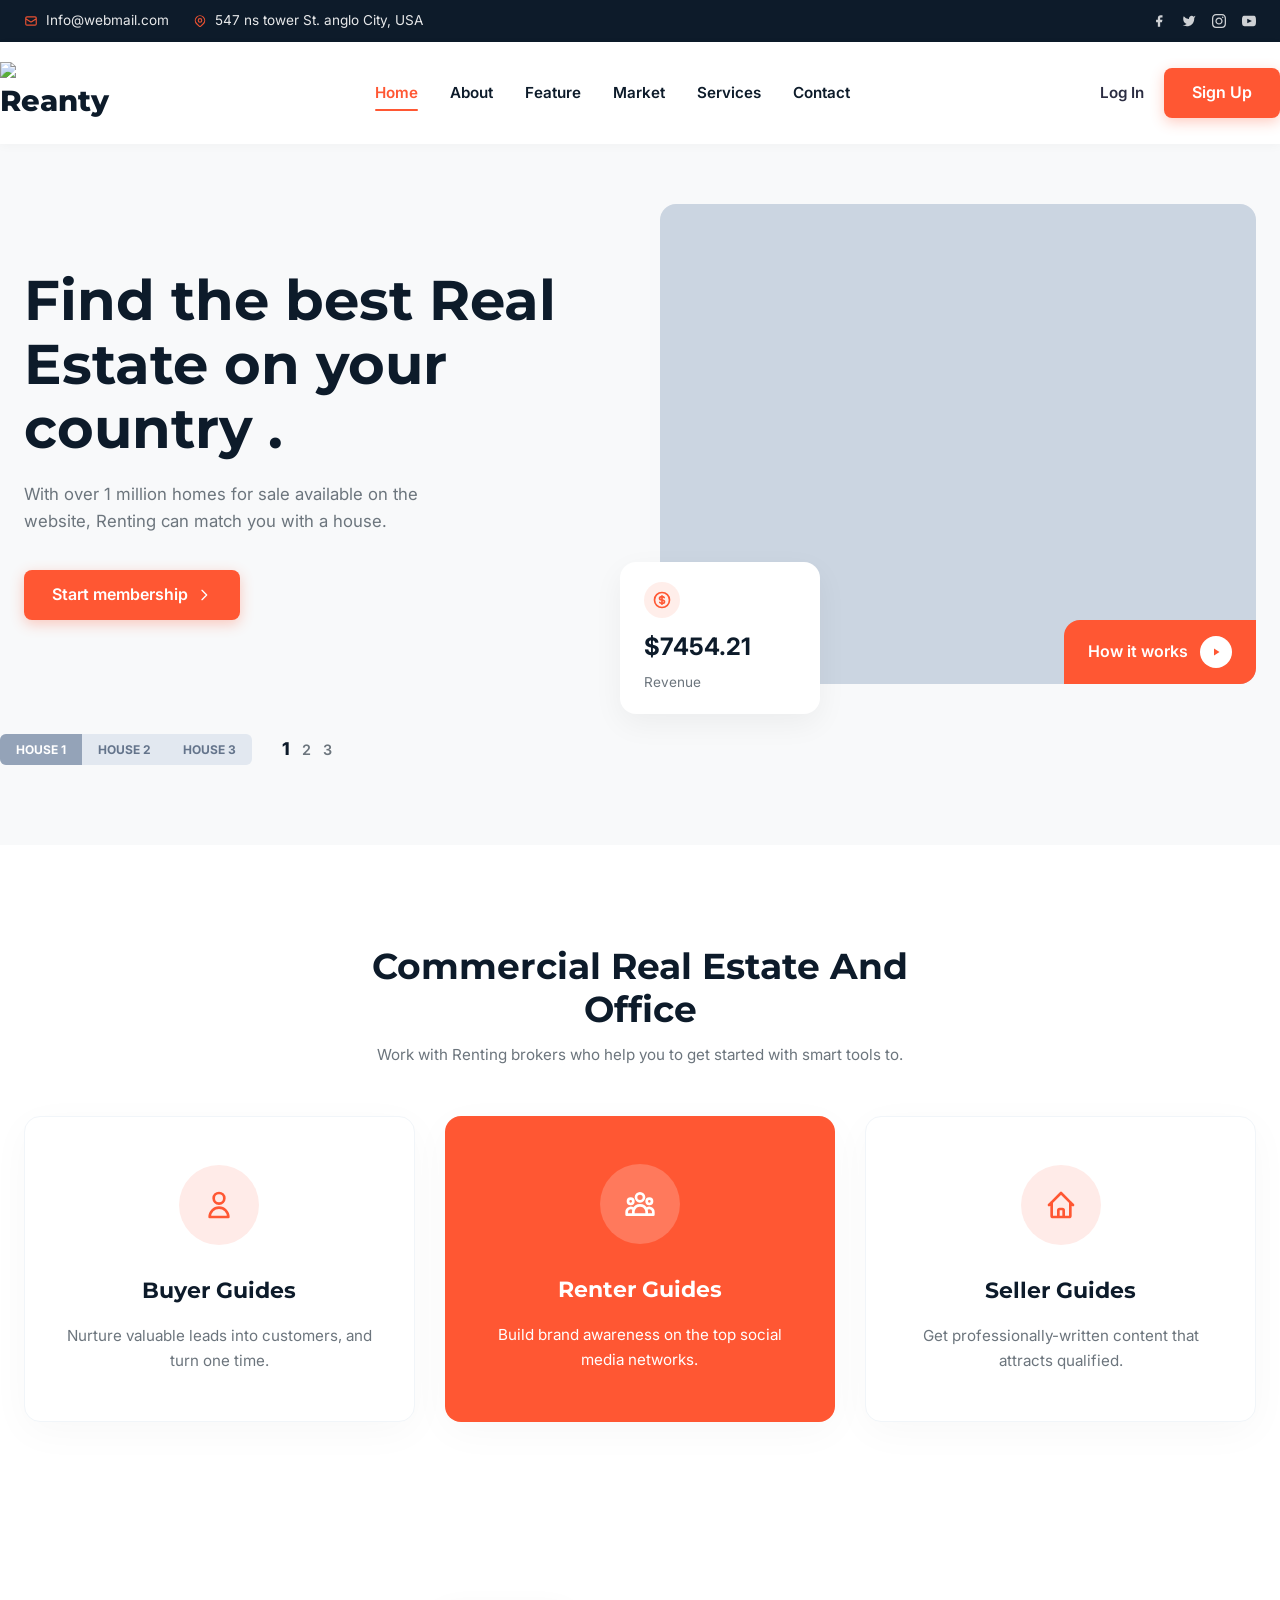
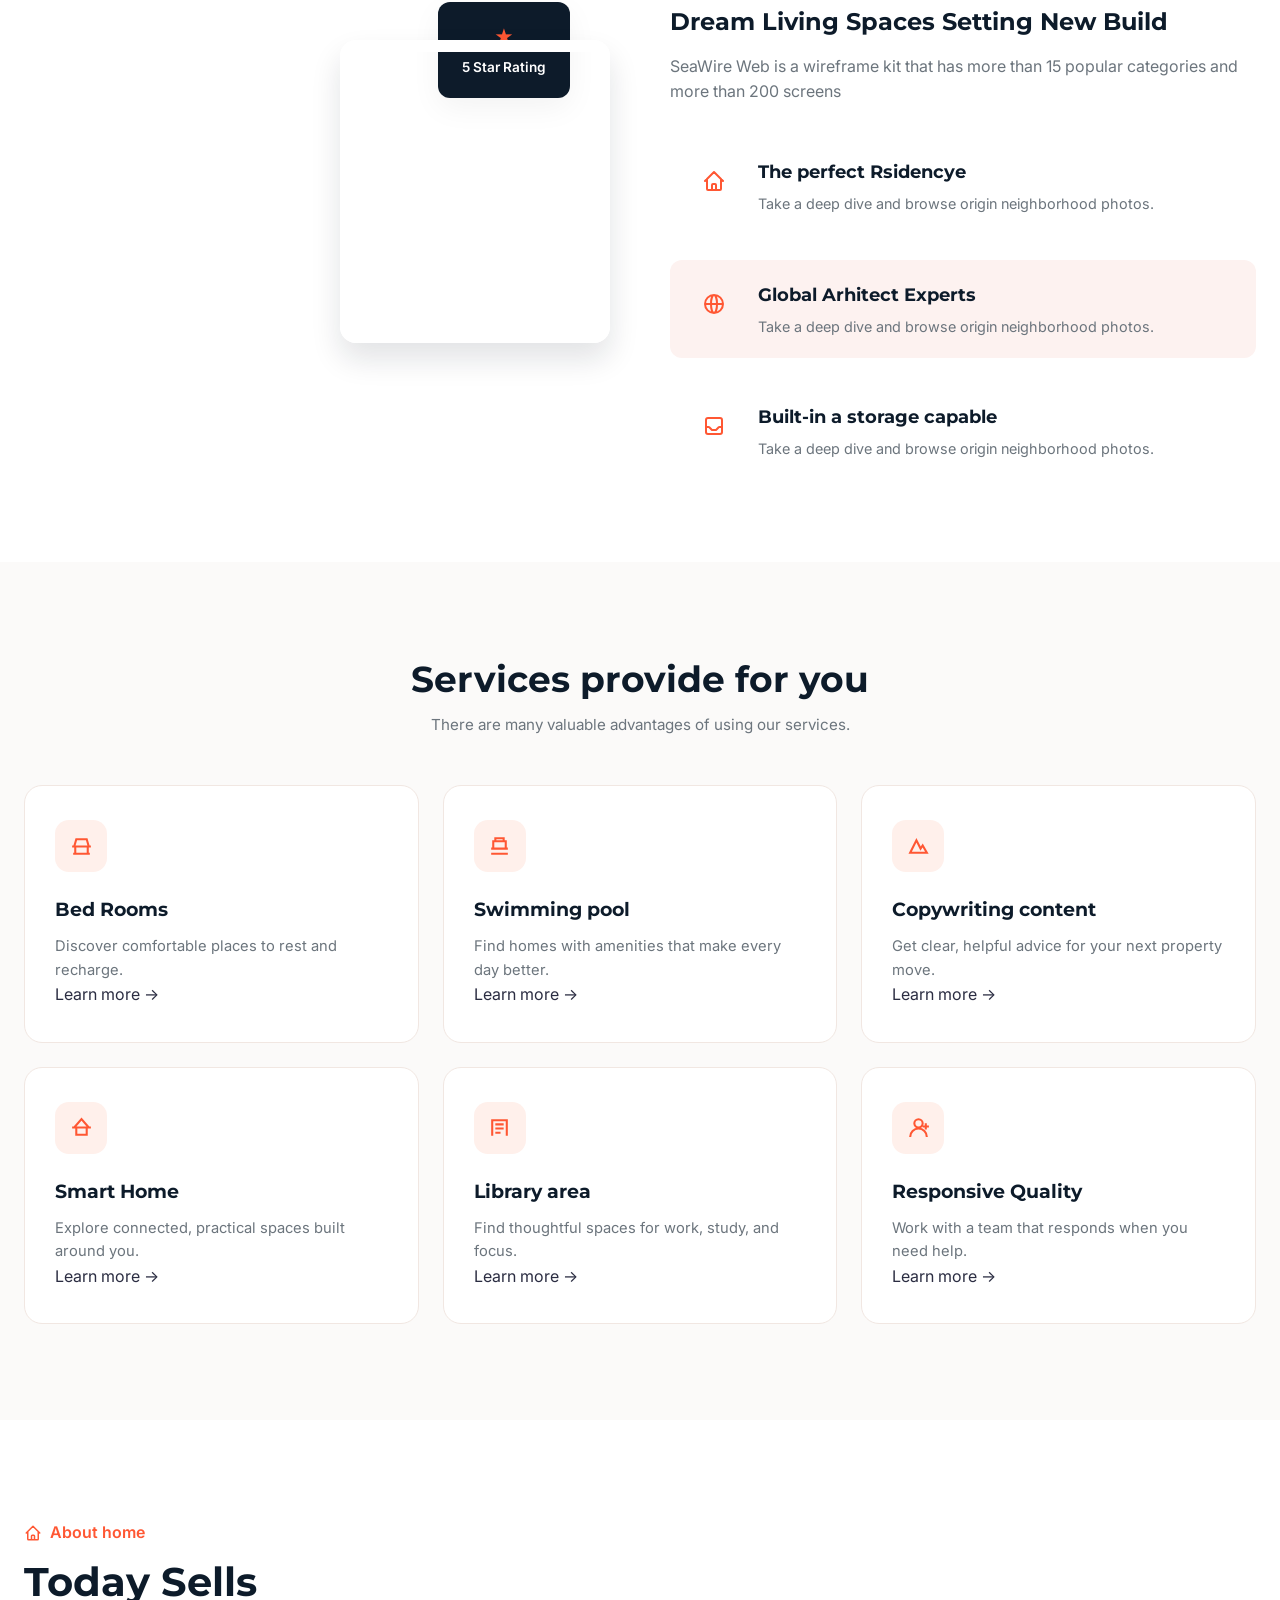
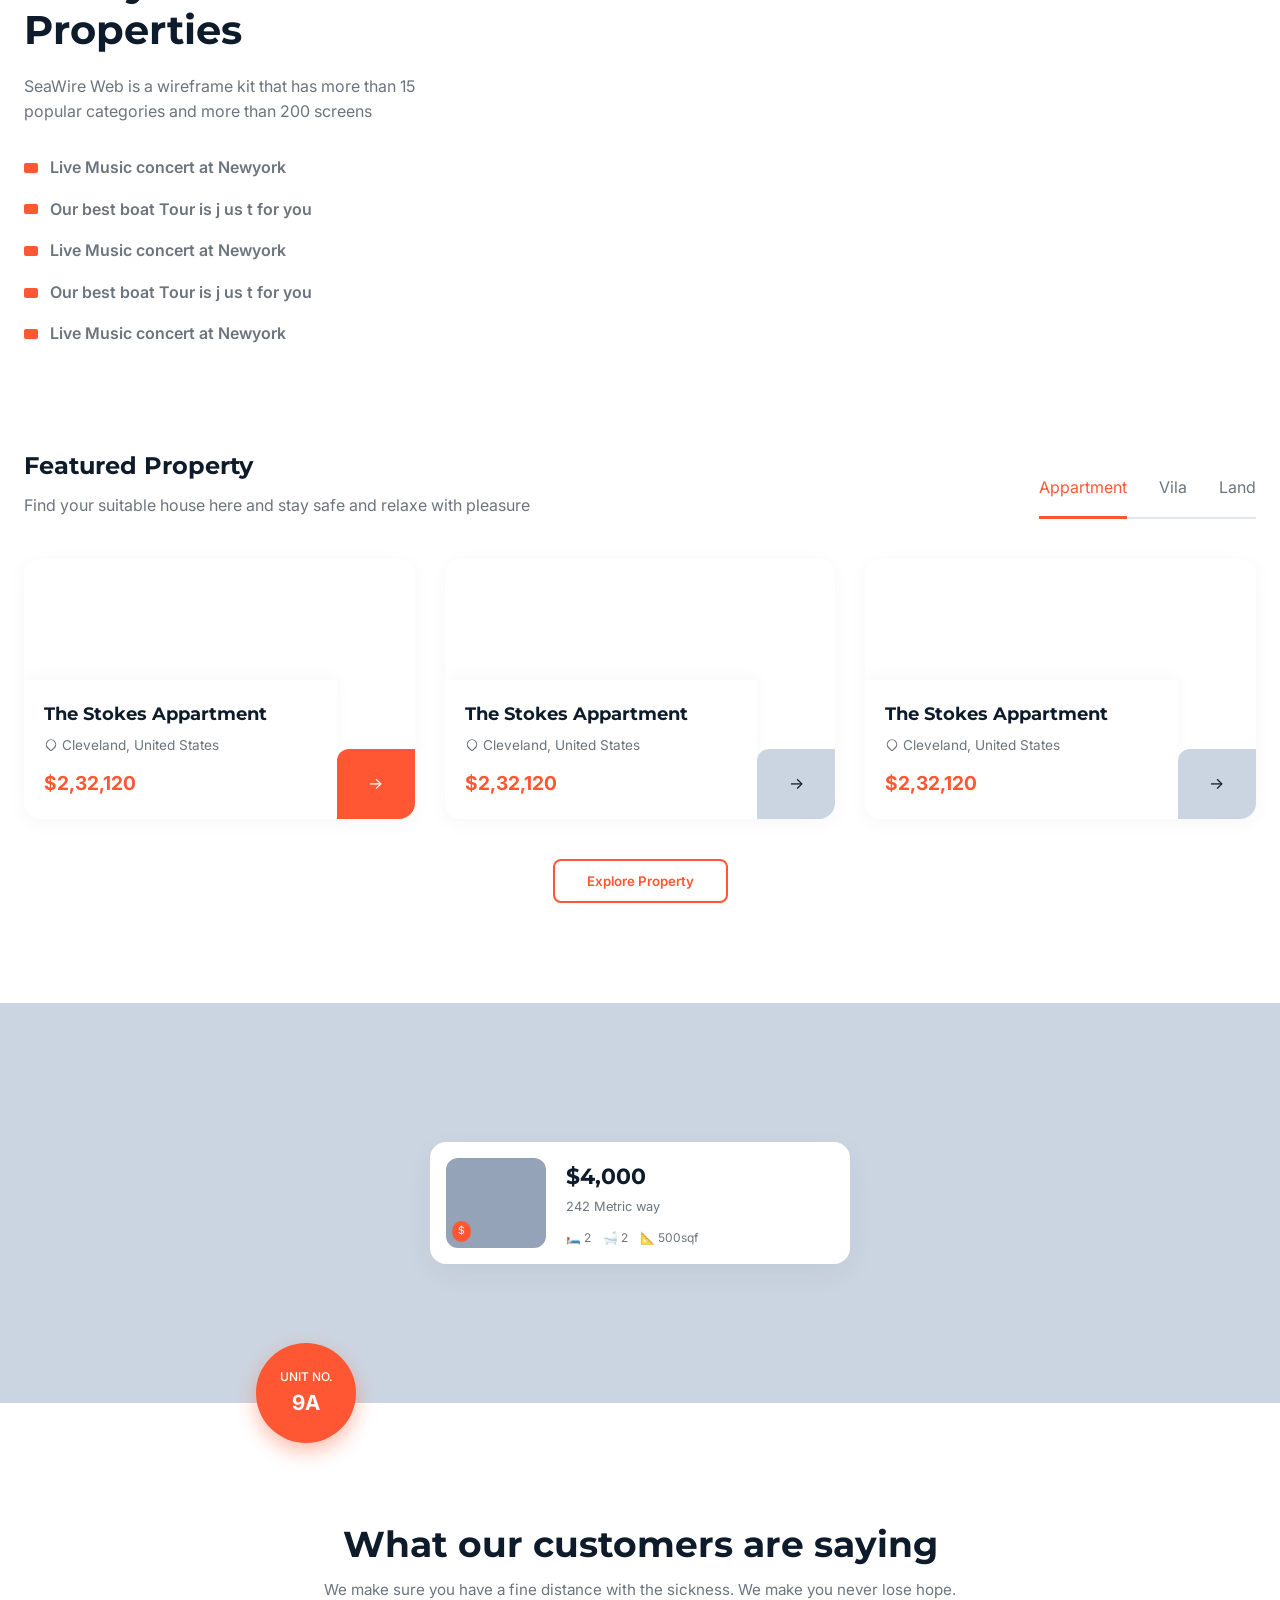
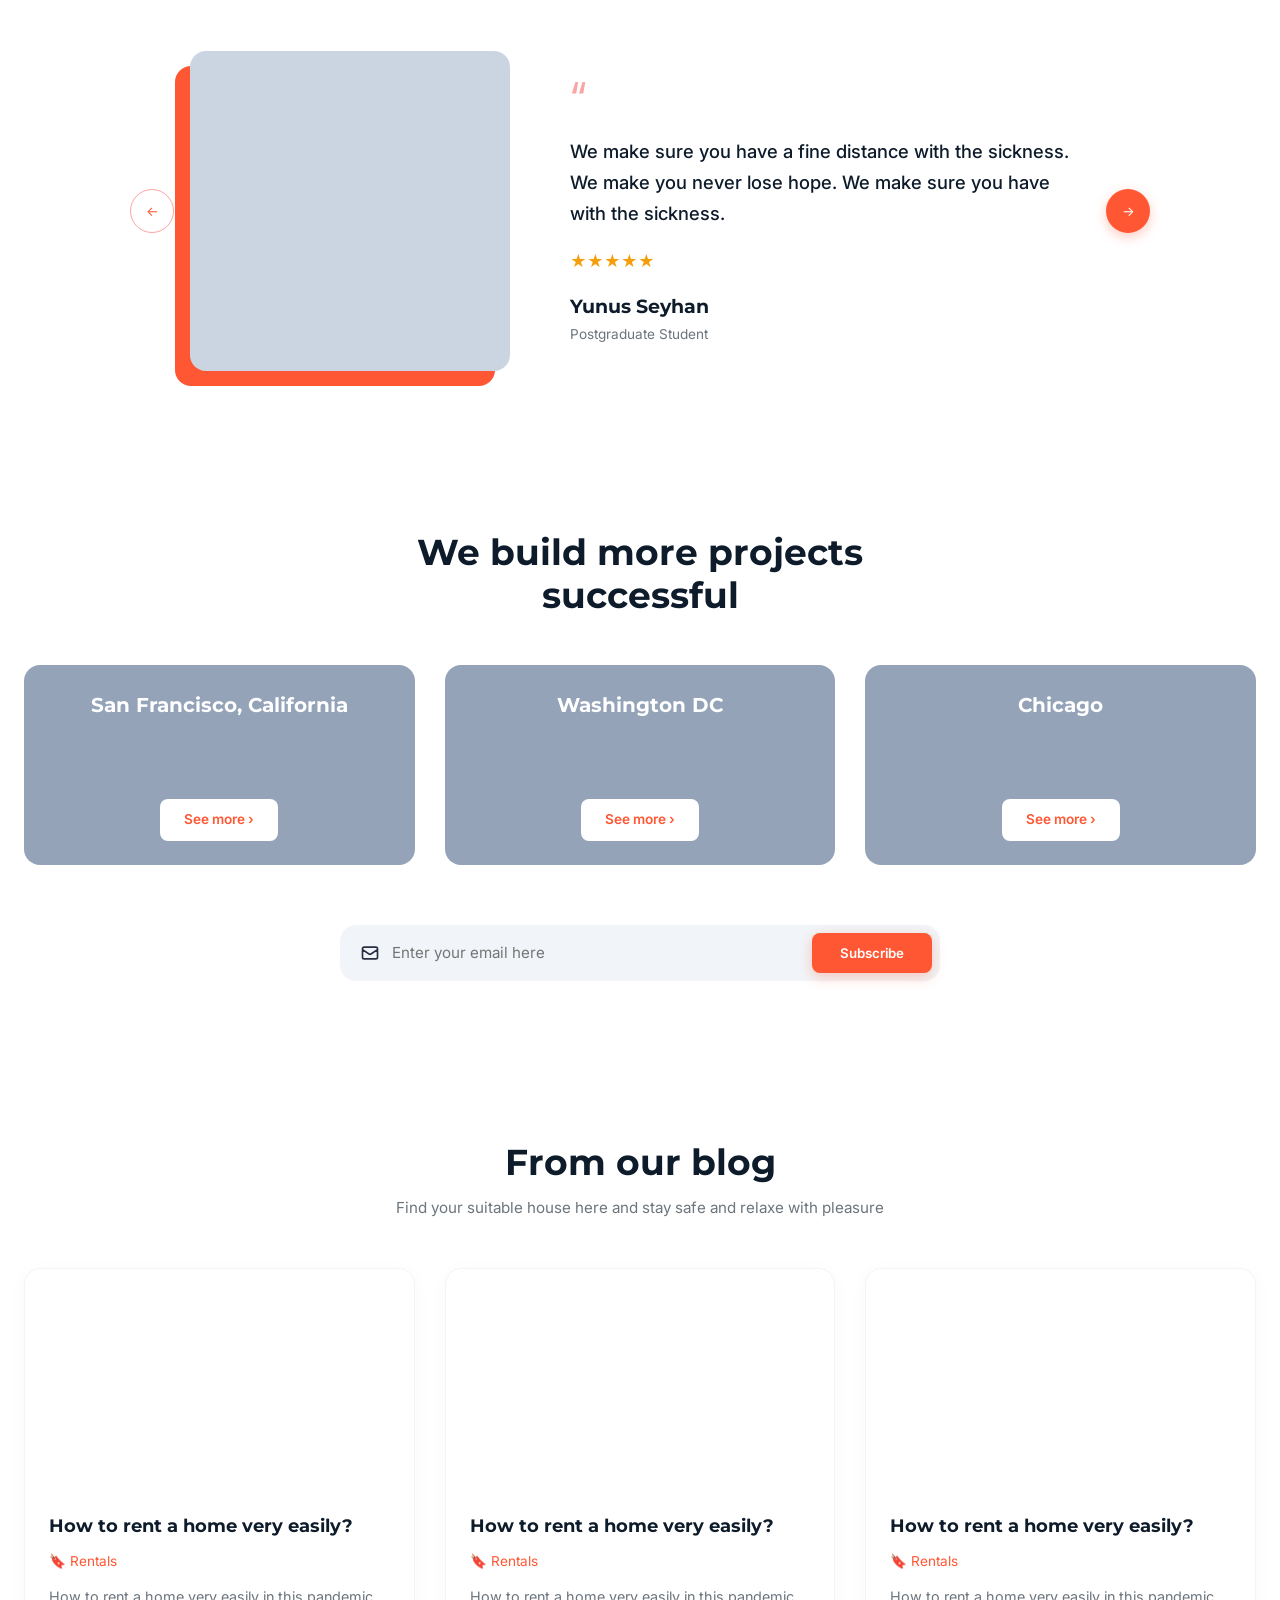
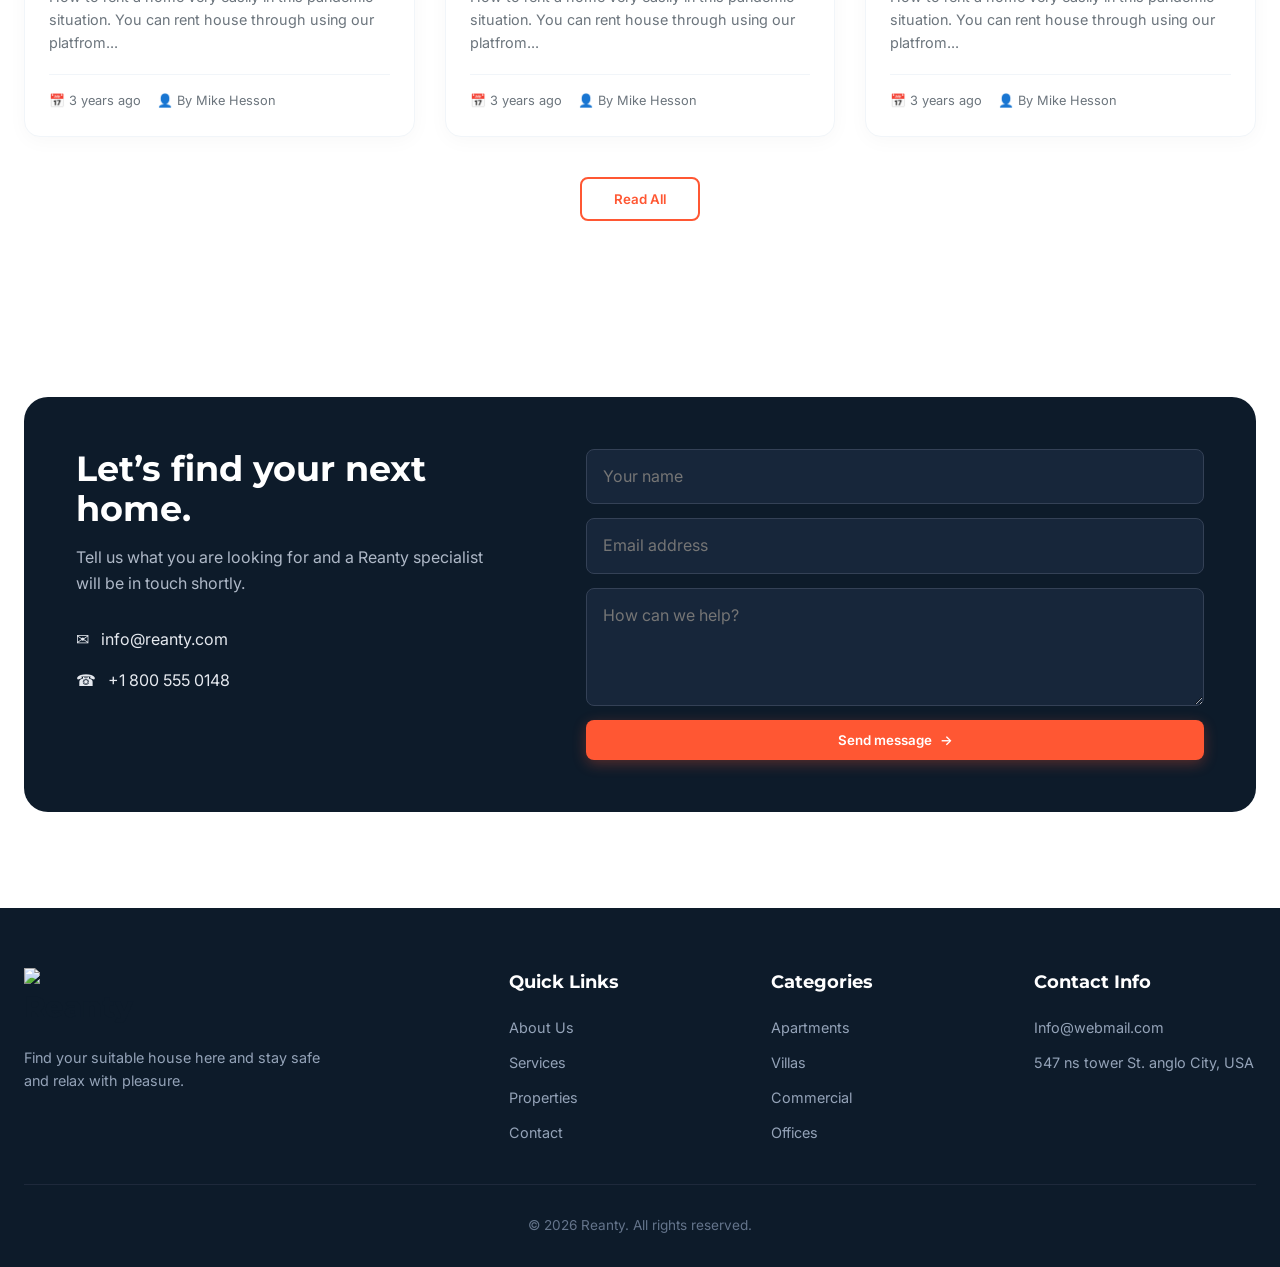
==== index.html @ a753a4b4 "feat: Build Reanty landing page with modular CSS - Add a complete real-estate landing page implement" ====
<!DOCTYPE html>
<html lang="en">
<head>
    <meta charset="UTF-8">
    <meta name="viewport" content="width=device-width, initial-scale=1.0">
    <title>Reanty - Find the Best Real Estate</title>
    <!-- Google Fonts: Montserrat & Inter -->
    <link rel="preconnect" href="https://fonts.googleapis.com">
    <link rel="preconnect" href="https://fonts.gstatic.com" crossorigin>
    <link href="https://fonts.googleapis.com/css2?family=Montserrat:wght@400;500;600;700;800&family=Inter:wght@300;400;500;600&display=swap" rel="stylesheet">
    <link rel="stylesheet" href="css/style.css">
</head>
<body>

    <aside class="top-bar site-topbar" aria-label="Contact information">
        <div class="container site-topbar__container">
            <div class="top-info site-topbar__info">
                <div class="top-info-item site-topbar__item">
                    <svg width="14" height="14" fill="none" stroke="currentColor" viewBox="0 0 24 24"><path stroke-linecap="round" stroke-linejoin="round" stroke-width="2" d="M3 8l7.89 5.26a2 2 0 002.22 0L21 8M5 19h14a2 2 0 002-2V7a2 2 0 00-2-2H5a2 2 0 00-2 2v10a2 2 0 002 2z"/></svg>
                    Info@webmail.com
                </div>
                <div class="top-info-item site-topbar__item">
                    <svg width="14" height="14" fill="none" stroke="currentColor" viewBox="0 0 24 24"><path stroke-linecap="round" stroke-linejoin="round" stroke-width="2" d="M17.657 16.657L13.414 20.9a1.998 1.998 0 01-2.827 0l-4.244-4.243a8 8 0 1111.314 0z"/><path stroke-linecap="round" stroke-linejoin="round" stroke-width="2" d="M15 11a3 3 0 11-6 0 3 3 0 016 0z"/></svg>
                    547 ns tower St. anglo City, USA
                </div>
            </div>
            <div class="top-socials site-topbar__socials" aria-label="Social media links">
                <a href="#"><svg width="14" height="14" fill="currentColor" viewBox="0 0 24 24"><path d="M18 2h-3a5 5 0 00-5 5v3H7v4h3v8h4v-8h3l1-4h-4V7a1 1 0 011-1h3z"/></svg></a>
                <a href="#"><svg width="14" height="14" fill="currentColor" viewBox="0 0 24 24"><path d="M23 3a10.9 10.9 0 01-3.14 1.53 4.48 4.48 0 00-7.86 3v1A10.66 10.66 0 013 4s-4 9 5 13a11.64 11.64 0 01-7 2c9 5 20 0 20-11.5a4.5 4.5 0 00-.08-.83A7.72 7.72 0 0023 3z"/></svg></a>
                <a href="#"><svg width="14" height="14" fill="currentColor" viewBox="0 0 24 24"><path d="M12 2.163c3.204 0 3.584.012 4.85.07 3.252.148 4.771 1.691 4.919 4.919.058 1.265.069 1.645.069 4.849 0 3.205-.012 3.584-.069 4.849-.149 3.225-1.664 4.771-4.919 4.919-1.266.058-1.644.07-4.85.07-3.204 0-3.584-.012-4.849-.07-3.26-.149-4.771-1.699-4.919-4.92-.058-1.265-.07-1.644-.07-4.849 0-3.204.013-3.583.07-4.849.149-3.227 1.664-4.771 4.919-4.919 1.266-.057 1.645-.069 4.849-.069zm0-2.163c-3.259 0-3.667.014-4.947.072-4.358.2-6.78 2.618-6.98 6.98-.059 1.281-.073 1.689-.073 4.948 0 3.259.014 3.668.072 4.948.2 4.358 2.618 6.78 6.98 6.98 1.281.058 1.689.072 4.948.072 3.259 0 3.668-.014 4.948-.072 4.354-.2 6.782-2.618 6.979-6.98.059-1.28.073-1.689.073-4.948 0-3.259-.014-3.667-.072-4.947-.196-4.354-2.617-6.78-6.979-6.98-1.281-.059-1.69-.073-4.949-.073zm0 5.838c-3.403 0-6.162 2.759-6.162 6.162s2.759 6.163 6.162 6.163 6.162-2.759 6.162-6.163c0-3.403-2.759-6.162-6.162-6.162zm0 10.162c-2.209 0-4-1.79-4-4 0-2.209 1.791-4 4-4s4 1.791 4 4c0 2.21-1.791 4-4 4zm6.406-11.845c-.796 0-1.441.645-1.441 1.44s.645 1.44 1.441 1.44c.795 0 1.439-.645 1.439-1.44s-.644-1.44-1.439-1.44z"/></svg></a>
                <a href="#"><svg width="14" height="14" fill="currentColor" viewBox="0 0 24 24"><path d="M19.615 3.184c-3.604-.246-11.631-.245-15.23 0-3.897.266-4.356 2.62-4.385 8.816.029 6.185.484 8.549 4.385 8.816 3.6.245 11.626.246 15.23 0 3.897-.266 4.356-2.62 4.385-8.816-.029-6.185-.484-8.549-4.385-8.816zm-10.615 12.816v-8l8 3.993-8 4.007z"/></svg></a>
            </div>
        </div>
    </aside>

    <header class="site-header">
        <div class="container navbar site-header__inner">
            <a href="#" class="logo site-header__logo" aria-label="Reanty home">
                <img src="assets/images/reanty-logo.png" alt="Reanty">
            </a>
            <nav class="nav-links site-header__navigation" aria-label="Primary navigation">
                <a href="#" class="active">Home</a>
                <a href="#">About</a>
                <a href="#">Feature</a>
                <a href="#">Market</a>
                <a href="#">Services</a>
                <a href="#">Contact</a>
            </nav>
            <div class="nav-actions site-header__actions">
                <a href="#" class="btn-login">Log In</a>
                <a href="#" class="btn-primary">Sign Up</a>
            </div>
            <button class="mobile-toggle site-header__toggle" type="button" aria-label="Open navigation">
                <svg width="24" height="24" fill="none" stroke="currentColor" viewBox="0 0 24 24"><path stroke-linecap="round" stroke-linejoin="round" stroke-width="2" d="M4 6h16M4 12h16M4 18h16"/></svg>
            </button>
        </div>
    </header>

    <main>
    <section class="hero hero-section" aria-labelledby="hero-title">
        <div class="container">
            <div class="hero-grid hero-section__layout">
                <div class="hero-content hero-section__content">
                    <h1 id="hero-title">Find the best Real Estate on your country .</h1>
                    <p>With over 1 million homes for sale available on the website, Renting can match you with a house.</p>
                    <a href="#" class="btn-primary">
                        Start membership
                        <svg width="16" height="16" fill="none" stroke="currentColor" viewBox="0 0 24 24"><path stroke-linecap="round" stroke-linejoin="round" stroke-width="2" d="M9 5l7 7-7 7"/></svg>
                    </a>
                </div>
                <img class="hero-curve-arrow" src="assets/images/hero-curve-arrow.png" alt="" aria-hidden="true">
                <div class="hero-visual hero-section__visual" aria-label="Featured property preview">
                    <div class="hero-img-placeholder">
                    </div>

                    <!-- Revenue Floating Card -->
                    <aside class="revenue-card hero-section__revenue" aria-label="Revenue">
                        <div class="revenue-icon">
                            <svg width="20" height="20" fill="none" stroke="currentColor" viewBox="0 0 24 24"><path stroke-linecap="round" stroke-linejoin="round" stroke-width="2" d="M12 8c-1.657 0-3 .895-3 2s1.343 2 3 2 3 .895 3 2-1.343 2-3 2m0-8c1.11 0 2.08.402 2.599 1M12 8V7m0 1v8m0 0v1m0-1c-1.11 0-2.08-.402-2.599-1M21 12a9 9 0 11-18 0 9 9 0 0118 0z"/></svg>
                        </div>
                        <div class="revenue-amount">$7454.21</div>
                        <div class="revenue-label">Revenue</div>
                    </aside>

                    <a href="#contact" class="how-it-works-btn hero-section__video">
                        <span>How it works</span>
                        <div class="play-btn">
                            <svg width="12" height="12" fill="currentColor" viewBox="0 0 24 24"><path d="M8 5v14l11-7z"/></svg>
                        </div>
                    </a>
                    </div>
                </div>
            </div>

            <!-- Hero Slider Controls -->
            <div class="hero-slider-nav hero-section__controls" aria-label="Featured house selector">
                <div class="house-tabs">
                    <button class="house-tab active" role="tab" aria-selected="true" data-slide="0">HOUSE 1</button>
                    <button class="house-tab" role="tab" aria-selected="false" data-slide="1">HOUSE 2</button>
                    <button class="house-tab" role="tab" aria-selected="false" data-slide="2">HOUSE 3</button>
                </div>
                <div class="pagination">
                    <span class="active">1</span>
                    <span>2</span>
                    <span>3</span>
                </div>
            </div>
        </div>
    </section>

    <section class="guides-section guides" aria-labelledby="guides-title">
        <div class="container">
            <div class="section-title">
                <h2 id="guides-title">Commercial Real Estate And Office</h2>
                <p>Work with Renting brokers who help you to get started with smart tools to.</p>
            </div>
            <div class="guides-grid guides__list">
                <article class="guide-card guides__card">
                    <div class="guide-icon-box">
                        <svg width="32" height="32" fill="none" stroke="currentColor" viewBox="0 0 24 24"><path stroke-linecap="round" stroke-linejoin="round" stroke-width="2" d="M16 7a4 4 0 11-8 0 4 4 0 018 0zM12 14a7 7 0 00-7 7h14a7 7 0 00-7-7z"/></svg>
                    </div>
                    <h3>Buyer Guides</h3>
                    <p>Nurture valuable leads into customers, and turn one time.</p>
                </article>
                <article class="guide-card highlighted guides__card guides__card--highlighted">
                    <div class="guide-icon-box">
                        <svg width="32" height="32" fill="none" stroke="currentColor" viewBox="0 0 24 24"><path stroke-linecap="round" stroke-linejoin="round" stroke-width="2" d="M17 20h5v-2a3 3 0 00-5.356-1.857M17 20H7m10 0v-2c0-.656-.126-1.283-.356-1.857M7 20H2v-2a3 3 0 015.356-1.857M7 20v-2c0-.656.126-1.283.356-1.857m0 0a5.002 5.002 0 019.288 0M15 7a3 3 0 11-6 0 3 3 0 016 0zm6 3a2 2 0 11-4 0 2 2 0 014 0zM7 10a2 2 0 11-4 0 2 2 0 014 0z"/></svg>
                    </div>
                    <h3>Renter Guides</h3>
                    <p>Build brand awareness on the top social media networks.</p>
                </article>
                <article class="guide-card guides__card">
                    <div class="guide-icon-box">
                        <svg width="32" height="32" fill="none" stroke="currentColor" viewBox="0 0 24 24"><path stroke-linecap="round" stroke-linejoin="round" stroke-width="2" d="M3 12l2-2m0 0l7-7 7 7M5 10v10a1 1 0 001 1h3m10-11l2 2m-2-2v10a1 1 0 01-1 1h-3m-6 0a1 1 0 001-1v-4a1 1 0 011-1h2a1 1 0 011 1v4a1 1 0 001 1m-6 0h6"/></svg>
                    </div>
                    <h3>Seller Guides</h3>
                    <p>Get professionally-written content that attracts qualified.</p>
                </article>
            </div>
        </div>
    </section>

    <section class="dream-spaces dream-section" aria-labelledby="dream-title">
        <div class="container">
            <div class="dream-grid dream-section__layout">
                <div class="dream-images dream-section__media">
                    <div class="dream-img-main"></div>
                    <div class="rating-badge">
                        <div class="rating-stars">★</div>
                        <div class="rating-text">5 Star Rating</div>
                    </div>
                </div>
                <div class="dream-content dream-section__content">
                    <h2 id="dream-title">Dream Living Spaces Setting New Build</h2>
                    <p style="color: var(--text-muted); margin-top: 12px;">SeaWire Web is a wireframe kit that has more than 15 popular categories and more than 200 screens</p>
                    
                    <div class="dream-features dream-section__features">
                        <article class="feature-item dream-section__feature">
                            <div class="feature-icon">
                                <svg width="24" height="24" fill="none" stroke="currentColor" viewBox="0 0 24 24"><path stroke-linecap="round" stroke-linejoin="round" stroke-width="2" d="M3 12l2-2m0 0l7-7 7 7M5 10v10a1 1 0 001 1h3m10-11l2 2m-2-2v10a1 1 0 01-1 1h-3m-6 0a1 1 0 001-1v-4a1 1 0 011-1h2a1 1 0 011 1v4a1 1 0 001 1m-6 0h6"/></svg>
                            </div>
                            <div class="feature-text">
                                <h4>The perfect Rsidencye</h4>
                                <p>Take a deep dive and browse origin neighborhood photos.</p>
                            </div>
                        </article>

                        <article class="feature-item active dream-section__feature dream-section__feature--active">
                            <div class="feature-icon">
                                <svg width="24" height="24" fill="none" stroke="currentColor" viewBox="0 0 24 24"><path stroke-linecap="round" stroke-linejoin="round" stroke-width="2" d="M21 12a9 9 0 01-9 9m9-9a9 9 0 00-9-9m9 9H3m9 9a9 9 0 01-9-9m9 9c1.657 0 3-4.03 3-9s-1.343-9-3-9m0 18c-1.657 0-3-4.03-3-9s1.343-9 3-9m-9 9a9 9 0 019-9"/></svg>
                            </div>
                            <div class="feature-text">
                                <h4>Global Arhitect Experts</h4>
                                <p>Take a deep dive and browse origin neighborhood photos.</p>
                            </div>
                        </article>

                        <article class="feature-item dream-section__feature">
                            <div class="feature-icon">
                                <svg width="24" height="24" fill="none" stroke="currentColor" viewBox="0 0 24 24"><path stroke-linecap="round" stroke-linejoin="round" stroke-width="2" d="M20 13V6a2 2 0 00-2-2H6a2 2 0 00-2 2v7m16 0v5a2 2 0 01-2 2H6a2 2 0 01-2-2v-5m16 0h-2.586a1 1 0 00-.707.293l-2.414 2.414a1 1 0 01-.707.293h-3.172a1 1 0 01-.707-.293l-2.414-2.414A1 1 0 006.586 13H4"/></svg>
                            </div>
                            <div class="feature-text">
                                <h4>Built-in a storage capable</h4>
                                <p>Take a deep dive and browse origin neighborhood photos.</p>
                            </div>
                        </article>
                    </div>
                </div>
            </div>
        </div>
    </section>

    <section class="services-section" id="services" aria-labelledby="services-title">
        <div class="container">
            <div class="section-title">
                <h2 id="services-title">Services provide for you</h2>
                <p>There are many valuable advantages of using our services.</p>
            </div>
            <div class="services-grid">
                <article class="service-card">
                    <div class="service-icon"><svg width="25" height="25" fill="none" stroke="currentColor" viewBox="0 0 24 24"><path stroke-width="2" d="M3 12h18M5 12l2-7h10l2 7M6 12v7m12-7v7M4 19h16"/></svg></div>
                    <h3>Bed Rooms</h3>
                    <p>Discover comfortable places to rest and recharge.</p>
                    <a href="#properties">Learn more <span aria-hidden="true">→</span></a>
                </article>
                <article class="service-card">
                    <div class="service-icon"><svg width="25" height="25" fill="none" stroke="currentColor" viewBox="0 0 24 24"><path stroke-width="2" d="M4 14h16M6 14V7h12v7M8 7V4h8v3M4 19h16"/></svg></div>
                    <h3>Swimming pool</h3>
                    <p>Find homes with amenities that make every day better.</p>
                    <a href="#properties">Learn more <span aria-hidden="true">→</span></a>
                </article>
                <article class="service-card">
                    <div class="service-icon"><svg width="25" height="25" fill="none" stroke="currentColor" viewBox="0 0 24 24"><path stroke-width="2" d="m4 18 6-12 4 8 2-3 4 7H4Z"/></svg></div>
                    <h3>Copywriting content</h3>
                    <p>Get clear, helpful advice for your next property move.</p>
                    <a href="#properties">Learn more <span aria-hidden="true">→</span></a>
                </article>
                <article class="service-card">
                    <div class="service-icon"><svg width="25" height="25" fill="none" stroke="currentColor" viewBox="0 0 24 24"><path stroke-width="2" d="M3 12h18M5 12l7-8 7 8M7 12v7h10v-7"/></svg></div>
                    <h3>Smart Home</h3>
                    <p>Explore connected, practical spaces built around you.</p>
                    <a href="#properties">Learn more <span aria-hidden="true">→</span></a>
                </article>
                <article class="service-card">
                    <div class="service-icon"><svg width="25" height="25" fill="none" stroke="currentColor" viewBox="0 0 24 24"><path stroke-width="2" d="M5 20V5h14v15M8 9h8M8 13h8M8 17h5"/></svg></div>
                    <h3>Library area</h3>
                    <p>Find thoughtful spaces for work, study, and focus.</p>
                    <a href="#properties">Learn more <span aria-hidden="true">→</span></a>
                </article>
                <article class="service-card">
                    <div class="service-icon"><svg width="25" height="25" fill="none" stroke="currentColor" viewBox="0 0 24 24"><path stroke-width="2" d="M12 12a4 4 0 1 0 0-8 4 4 0 0 0 0 8ZM4 21a8 8 0 0 1 16 0M19 8v6m-3-3h6"/></svg></div>
                    <h3>Responsive Quality</h3>
                    <p>Work with a team that responds when you need help.</p>
                    <a href="#contact">Learn more <span aria-hidden="true">→</span></a>
                </article>
            </div>
        </div>
    </section>

    <section class="properties-section properties" id="properties" aria-labelledby="properties-title">
        <div class="container">
            <div class="today-sells-grid properties__intro">
                <div class="today-info">
                    <div style="display: flex; align-items: center; gap: 8px; color: var(--primary); font-weight: 600; margin-bottom: 12px;">
                        <svg width="18" height="18" fill="none" stroke="currentColor" viewBox="0 0 24 24"><path stroke-linecap="round" stroke-linejoin="round" stroke-width="2" d="M3 12l2-2m0 0l7-7 7 7M5 10v10a1 1 0 001 1h3m10-11l2 2m-2-2v10a1 1 0 01-1 1h-3m-6 0a1 1 0 001-1v-4a1 1 0 011-1h2a1 1 0 011 1v4a1 1 0 001 1m-6 0h6"/></svg>
                        About home
                    </div>
                    <h2 id="properties-title">Today Sells Properties</h2>
                    <p>SeaWire Web is a wireframe kit that has more than 15 popular categories and more than 200 screens</p>
                    
                    <div class="bullet-list">
                        <div class="bullet-item"><div class="bullet-point"></div> Live Music concert at Newyork</div>
                        <div class="bullet-item"><div class="bullet-point"></div> Our best boat Tour is j us t for you</div>
                        <div class="bullet-item"><div class="bullet-point"></div> Live Music concert at Newyork</div>
                        <div class="bullet-item"><div class="bullet-point"></div> Our best boat Tour is j us t for you</div>
                        <div class="bullet-item"><div class="bullet-point"></div> Live Music concert at Newyork</div>
                    </div>
                </div>
                <div class="today-img-box"></div>
                <div class="today-img-box"></div>
            </div>

            <!-- Featured Properties Header -->
            <div class="featured-header properties__header">
                <div>
                    <h2>Featured Property</h2>
                    <p style="color: var(--text-muted); margin-top: 8px;">Find your suitable house here and stay safe and relaxe with pleasure</p>
                </div>
                <div class="property-tabs">
                    <button class="prop-tab active" type="button" data-category="Appartment">Appartment</button>
                    <button class="prop-tab" type="button" data-category="Vila">Vila</button>
                    <button class="prop-tab" type="button" data-category="Land">Land</button>
                </div>
            </div>

            <div class="properties-grid properties__list">
                <article class="property-card properties__card">
                    <div class="property-img"></div>
                    <div class="property-details">
                        <h3 class="property-title">The Stokes Appartment</h3>
                        <div class="property-location">
                            <svg width="14" height="14" fill="none" stroke="currentColor" viewBox="0 0 24 24"><path stroke-linecap="round" stroke-linejoin="round" stroke-width="2" d="M17.657 16.657L13.414 20.9a1.998 1.998 0 01-2.827 0l-4.244-4.243a8 8 0 1111.314 0z"/></svg>
                            Cleveland, United States
                        </div>
                        <div class="property-price">$2,32,120</div>
                    </div>
                    <div class="property-action-btn">→</div>
                </article>

                <article class="property-card properties__card">
                    <div class="property-img"></div>
                    <div class="property-details">
                        <h3 class="property-title">The Stokes Appartment</h3>
                        <div class="property-location">
                            <svg width="14" height="14" fill="none" stroke="currentColor" viewBox="0 0 24 24"><path stroke-linecap="round" stroke-linejoin="round" stroke-width="2" d="M17.657 16.657L13.414 20.9a1.998 1.998 0 01-2.827 0l-4.244-4.243a8 8 0 1111.314 0z"/></svg>
                            Cleveland, United States
                        </div>
                        <div class="property-price">$2,32,120</div>
                    </div>
                    <div class="property-action-btn secondary">→</div>
                </article>

                <article class="property-card properties__card">
                    <div class="property-img"></div>
                    <div class="property-details">
                        <h3 class="property-title">The Stokes Appartment</h3>
                        <div class="property-location">
                            <svg width="14" height="14" fill="none" stroke="currentColor" viewBox="0 0 24 24"><path stroke-linecap="round" stroke-linejoin="round" stroke-width="2" d="M17.657 16.657L13.414 20.9a1.998 1.998 0 01-2.827 0l-4.244-4.243a8 8 0 1111.314 0z"/></svg>
                            Cleveland, United States
                        </div>
                        <div class="property-price">$2,32,120</div>
                    </div>
                    <div class="property-action-btn secondary">→</div>
                </article>
            </div>

            <div class="explore-more-btn">
                <button class="btn-outline">Explore Property</button>
            </div>
        </div>
    </section>

    <section class="highlight-banner feature-highlight" aria-label="Featured rental unit">
        <article class="unit-card-floating feature-highlight__card">
            <div class="unit-thumb">
                <div class="unit-thumb-badge">$</div>
            </div>
            <div class="unit-info">
                <h3>$4,000</h3>
                <div class="unit-address">242 Metric way</div>
                <div class="unit-specs">
                    <div class="unit-spec-item">🛏️ 2</div>
                    <div class="unit-spec-item">🛁 2</div>
                    <div class="unit-spec-item">📐 500sqf</div>
                </div>
            </div>
        </article>
        <div class="unit-badge-circle feature-highlight__badge">
            <span>UNIT NO.</span>
            <strong>9A</strong>
        </div>
    </section>

    <section class="testimonials testimonials-section" aria-labelledby="testimonials-title">
        <div class="container">
            <div class="section-title">
                <h2 id="testimonials-title">What our customers are saying</h2>
                <p>We make sure you have a fine distance with the sickness. We make you never lose hope.</p>
            </div>

            <div class="testimonial-wrapper testimonials-section__content">
                <button class="nav-arrow prev testimonials-section__arrow testimonials-section__arrow--previous" type="button" aria-label="Previous testimonial">←</button>
                <div class="testimonial-img-box">
                    <div class="testimonial-bg-block"></div>
                    <div class="testimonial-img"></div>
                </div>
                <div class="testimonial-content">
                    <div class="quote-icon">“</div>
                    <p class="testimonial-text">We make sure you have a fine distance with the sickness. We make you never lose hope. We make sure you have with the sickness.</p>
                    <div class="stars">★★★★★</div>
                    <h3 class="author-name">Yunus Seyhan</h3>
                    <div class="author-role">Postgraduate Student</div>
                </div>
                <button class="nav-arrow next testimonials-section__arrow testimonials-section__arrow--next" type="button" aria-label="Next testimonial">→</button>
            </div>
        </div>
    </section>

    <section class="projects-section projects" aria-labelledby="projects-title">
        <div class="container">
            <div class="section-title">
                <h2 id="projects-title">We build more projects successful</h2>
            </div>
            <div class="projects-grid projects__list">
                <article class="project-card projects__card">
                    <h3>San Francisco, California</h3>
                    <a href="#" class="btn-see-more">See more ›</a>
                </article>
                <article class="project-card projects__card">
                    <h3>Washington DC</h3>
                    <a href="#" class="btn-see-more">See more ›</a>
                </article>
                <article class="project-card projects__card">
                    <h3>Chicago</h3>
                    <a href="#" class="btn-see-more">See more ›</a>
                </article>
            </div>

            <form class="newsletter-box projects__newsletter">
                <svg width="20" height="20" fill="none" stroke="currentColor" viewBox="0 0 24 24"><path stroke-linecap="round" stroke-linejoin="round" stroke-width="2" d="M3 8l7.89 5.26a2 2 0 002.22 0L21 8M5 19h14a2 2 0 002-2V7a2 2 0 00-2-2H5a2 2 0 00-2 2v10a2 2 0 002 2z"/></svg>
                <input type="email" class="newsletter-input" placeholder="Enter your email here" aria-label="Email address">
                <button class="btn-primary" type="submit">Subscribe</button>
            </form>
        </div>
    </section>

    <section class="blog-section blog" aria-labelledby="blog-title">
        <div class="container">
            <div class="section-title">
                <h2 id="blog-title">From our blog</h2>
                <p>Find your suitable house here and stay safe and relaxe with pleasure</p>
            </div>

            <div class="blog-grid blog__list">
                <article class="blog-card blog__card">
                    <div class="blog-img"></div>
                    <div class="blog-content">
                        <h3 class="blog-title">How to rent a home very easily?</h3>
                        <div class="blog-category">🔖 Rentals</div>
                        <p class="blog-excerpt">How to rent a home very easily in this pandemic situation. You can rent house through using our platfrom...</p>
                        <div class="blog-meta">
                            <span>📅 3 years ago</span>
                            <span>👤 By Mike Hesson</span>
                        </div>
                    </div>
                </article>

                <article class="blog-card blog__card">
                    <div class="blog-img"></div>
                    <div class="blog-content">
                        <h3 class="blog-title">How to rent a home very easily?</h3>
                        <div class="blog-category">🔖 Rentals</div>
                        <p class="blog-excerpt">How to rent a home very easily in this pandemic situation. You can rent house through using our platfrom...</p>
                        <div class="blog-meta">
                            <span>📅 3 years ago</span>
                            <span>👤 By Mike Hesson</span>
                        </div>
                    </div>
                </article>

                <article class="blog-card blog__card">
                    <div class="blog-img"></div>
                    <div class="blog-content">
                        <h3 class="blog-title">How to rent a home very easily?</h3>
                        <div class="blog-category">🔖 Rentals</div>
                        <p class="blog-excerpt">How to rent a home very easily in this pandemic situation. You can rent house through using our platfrom...</p>
                        <div class="blog-meta">
                            <span>📅 3 years ago</span>
                            <span>👤 By Mike Hesson</span>
                        </div>
                    </div>
                </article>
            </div>

            <div class="explore-more-btn">
                <button class="btn-outline">Read All</button>
            </div>
        </div>
    </section>

    <section class="contact-section" id="contact" aria-labelledby="contact-title">
        <div class="container"><div class="contact-panel">
            <div><h2 id="contact-title">Let’s find your next home.</h2><p>Tell us what you are looking for and a Reanty specialist will be in touch shortly.</p><div class="contact-details"><div class="contact-detail">✉ <span>info@reanty.com</span></div><div class="contact-detail">☎ <span>+1 800 555 0148</span></div></div></div>
            <form class="contact-form" id="contact-form"><input name="name" required placeholder="Your name" aria-label="Your name"><input name="email" type="email" required placeholder="Email address" aria-label="Email address"><textarea name="message" required placeholder="How can we help?" aria-label="Message"></textarea><button class="btn-primary" type="submit">Send message <span aria-hidden="true">→</span></button></form>
        </div></div>
    </section>
    </main>

    <footer class="site-footer">
        <div class="container site-footer__container">
            <div class="footer-grid site-footer__grid">
                <div class="footer-about site-footer__about">
                    <a href="#" class="logo site-footer__logo" aria-label="Reanty home">
                        <img src="assets/images/reanty-logo.png" alt="Reanty">
                    </a>
                    <p>Find your suitable house here and stay safe and relax with pleasure.</p>
                </div>
                <nav class="footer-col site-footer__column" aria-label="Quick links">
                    <h4>Quick Links</h4>
                    <div class="footer-links site-footer__links">
                        <a href="#">About Us</a>
                        <a href="#">Services</a>
                        <a href="#">Properties</a>
                        <a href="#">Contact</a>
                    </div>
                </nav>
                <nav class="footer-col site-footer__column" aria-label="Property categories">
                    <h4>Categories</h4>
                    <div class="footer-links site-footer__links">
                        <a href="#">Apartments</a>
                        <a href="#">Villas</a>
                        <a href="#">Commercial</a>
                        <a href="#">Offices</a>
                    </div>
                </nav>
                <nav class="footer-col site-footer__column" aria-label="Contact information">
                    <h4>Contact Info</h4>
                    <div class="footer-links site-footer__links">
                        <a href="#">Info@webmail.com</a>
                        <a href="#">547 ns tower St. anglo City, USA</a>
                    </div>
                </nav>
            </div>
            <div class="footer-bottom site-footer__bottom">
                &copy; 2026 Reanty. All rights reserved.
            </div>
        </div>
    </footer>

</body>
<script src="js/main.js"></script>
</html>
---- css/style.css ----
@import url("base/variables.css");
@import url("base/reset.css");
@import url("components/topbar.css");
@import url("components/navbar.css");
@import url("components/button.css");
@import url("components/card.css");
@import url("components/badge.css");
@import url("sections/hero.css");
@import url("sections/categories.css");
@import url("sections/featured.css");
@import url("sections/blog.css");
@import url("sections/footer.css");
@import url("sections/services.css");
@import url("sections/contact.css");
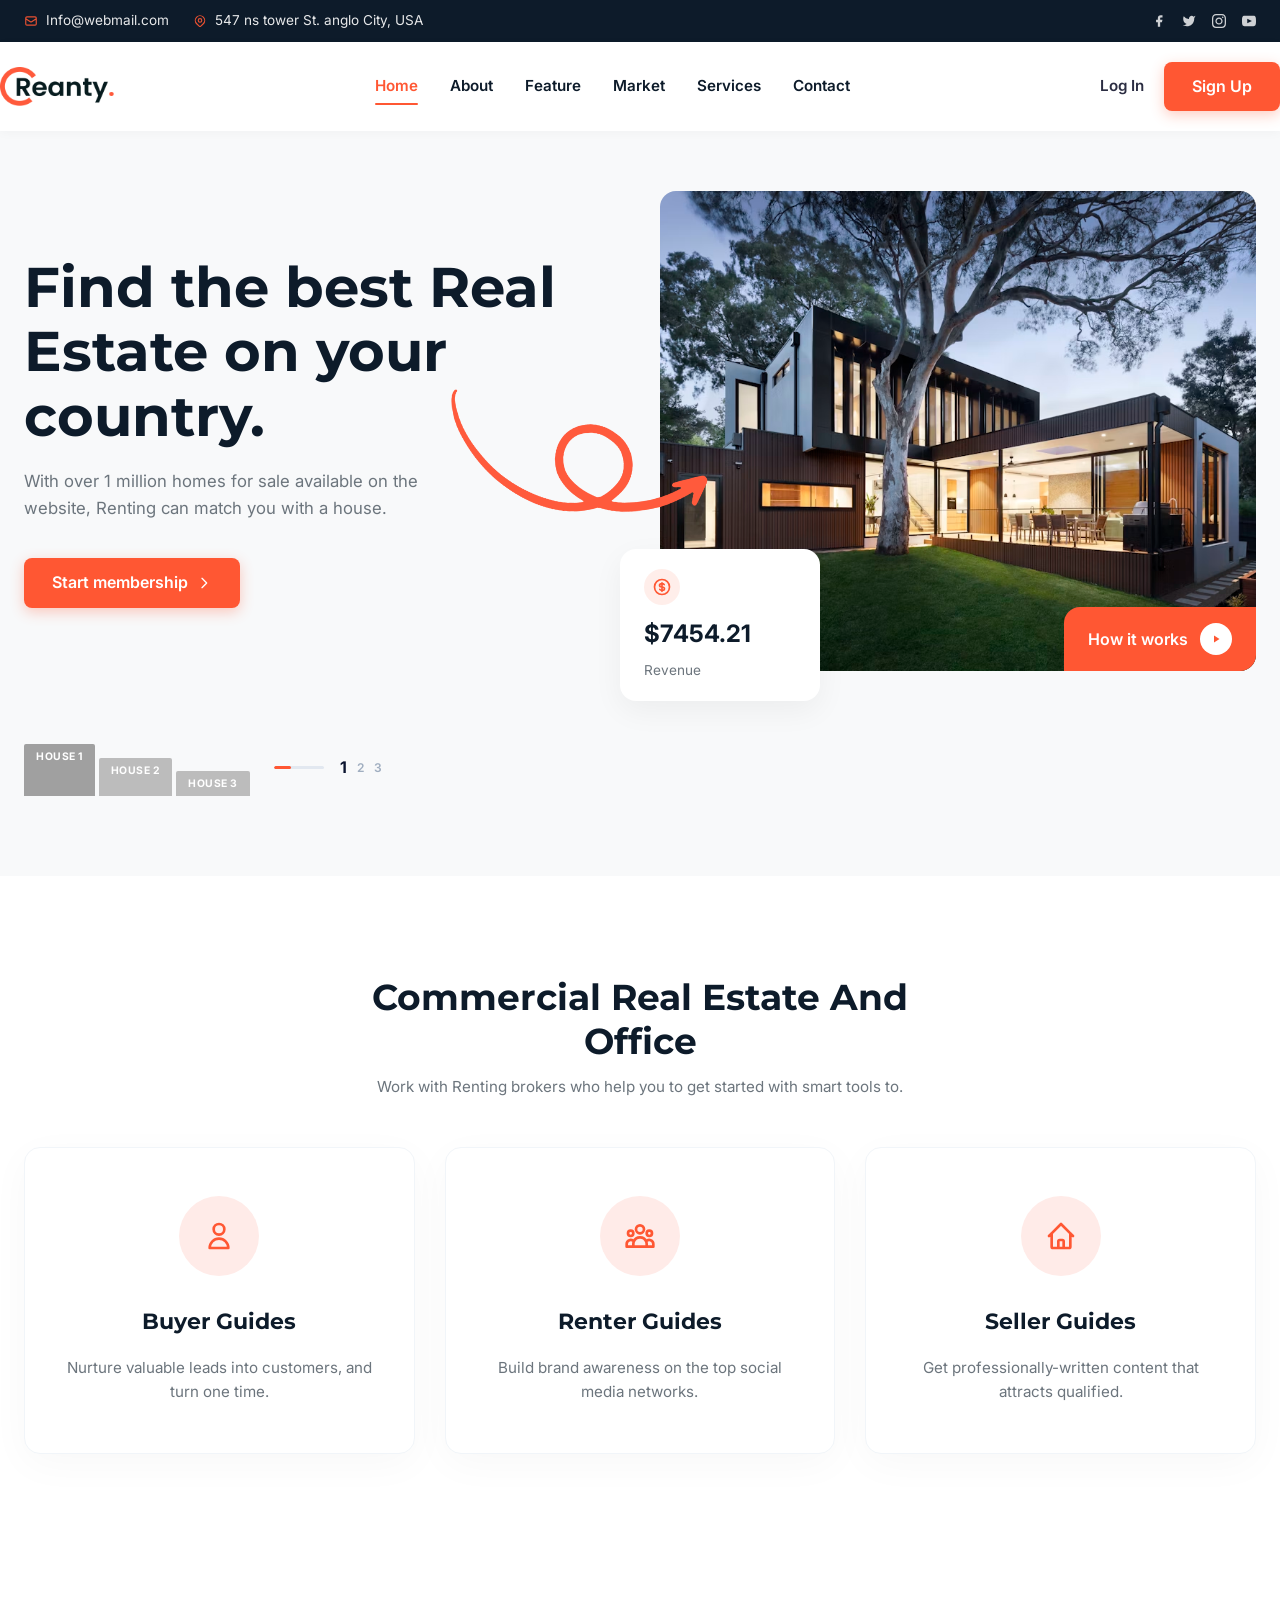
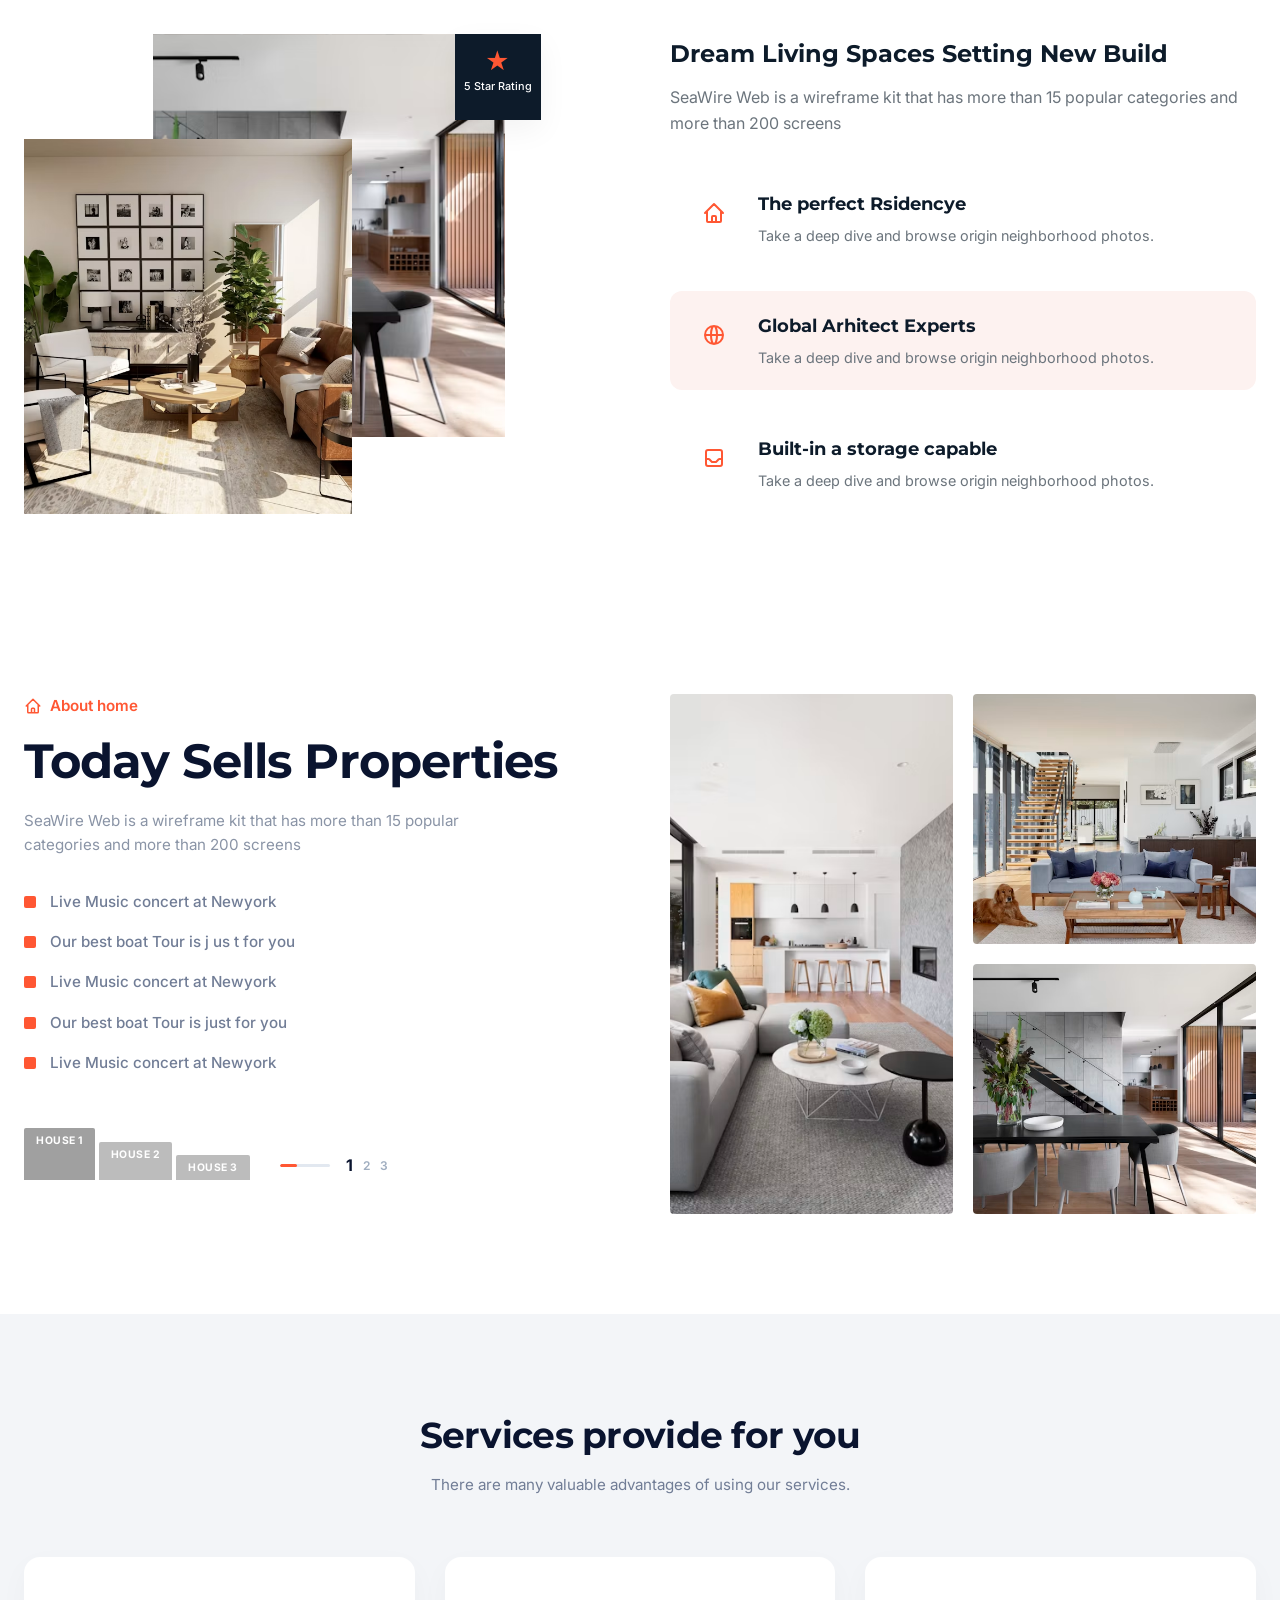
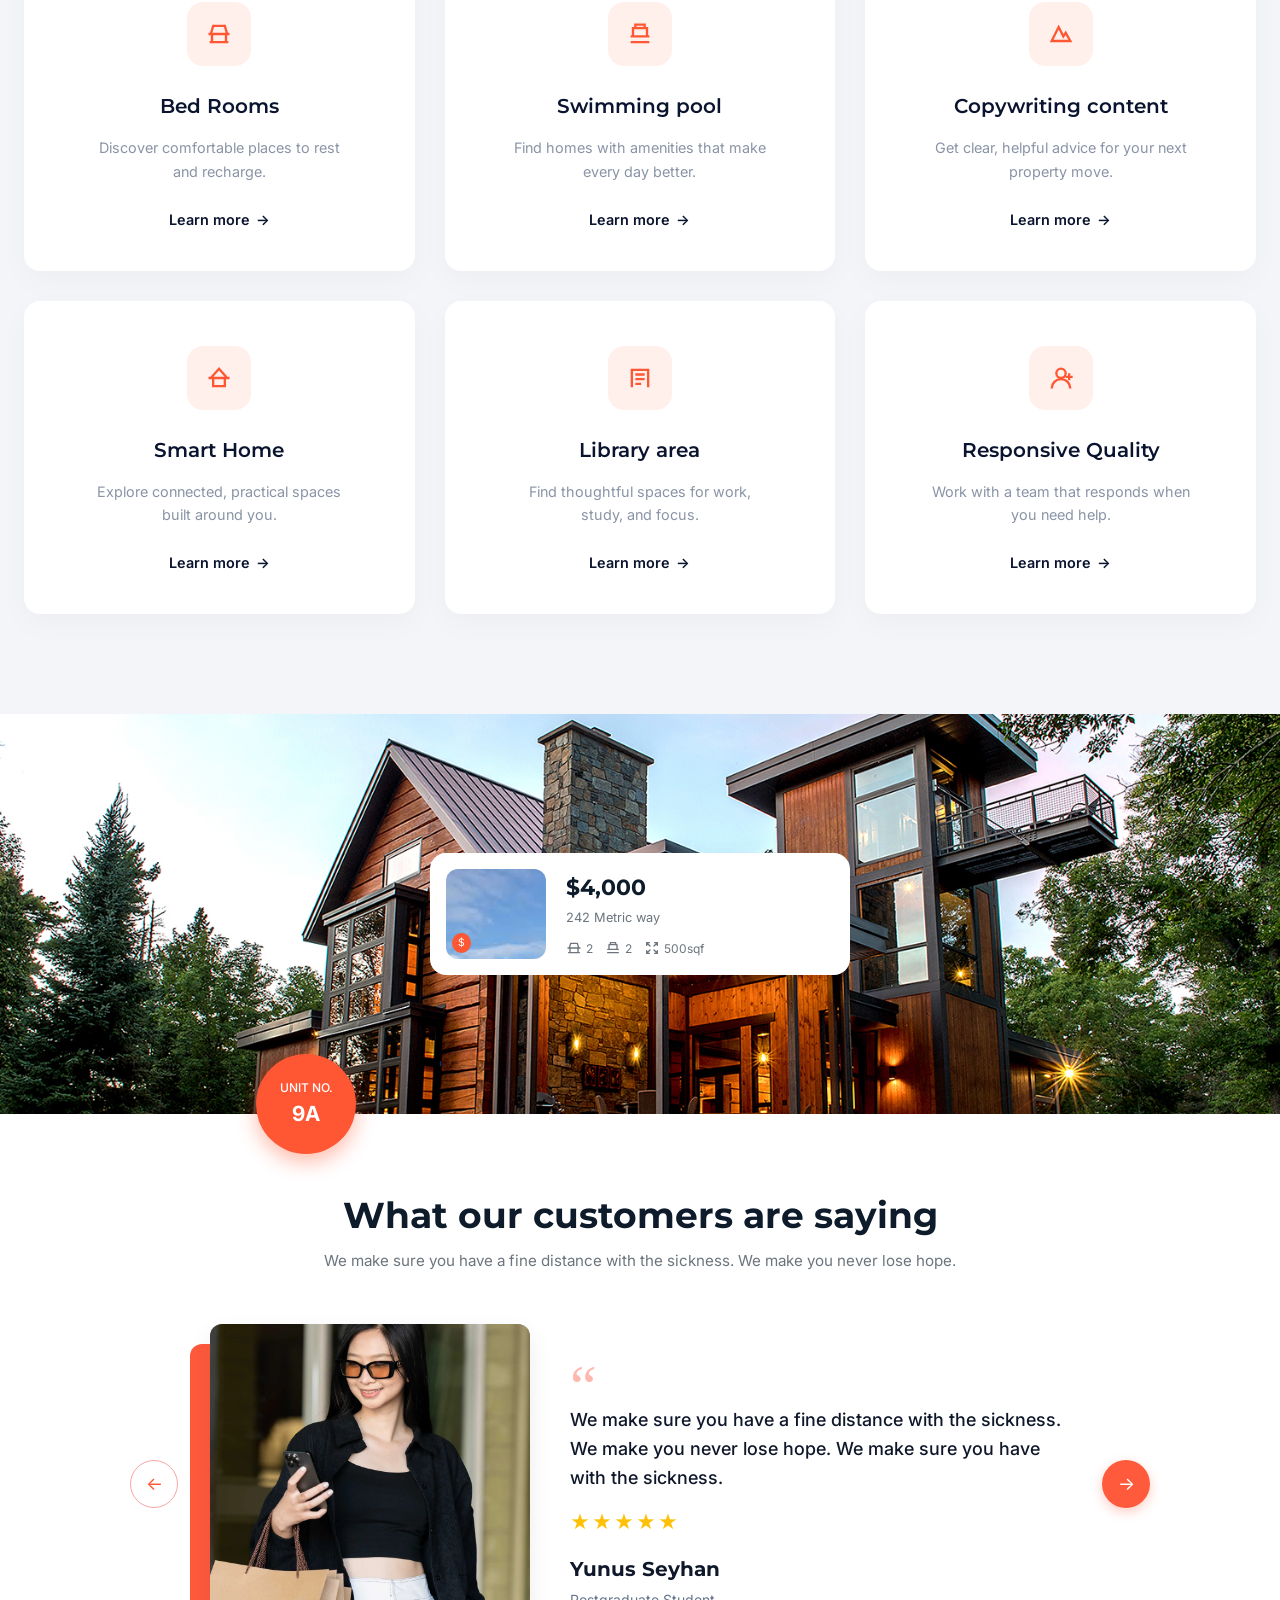
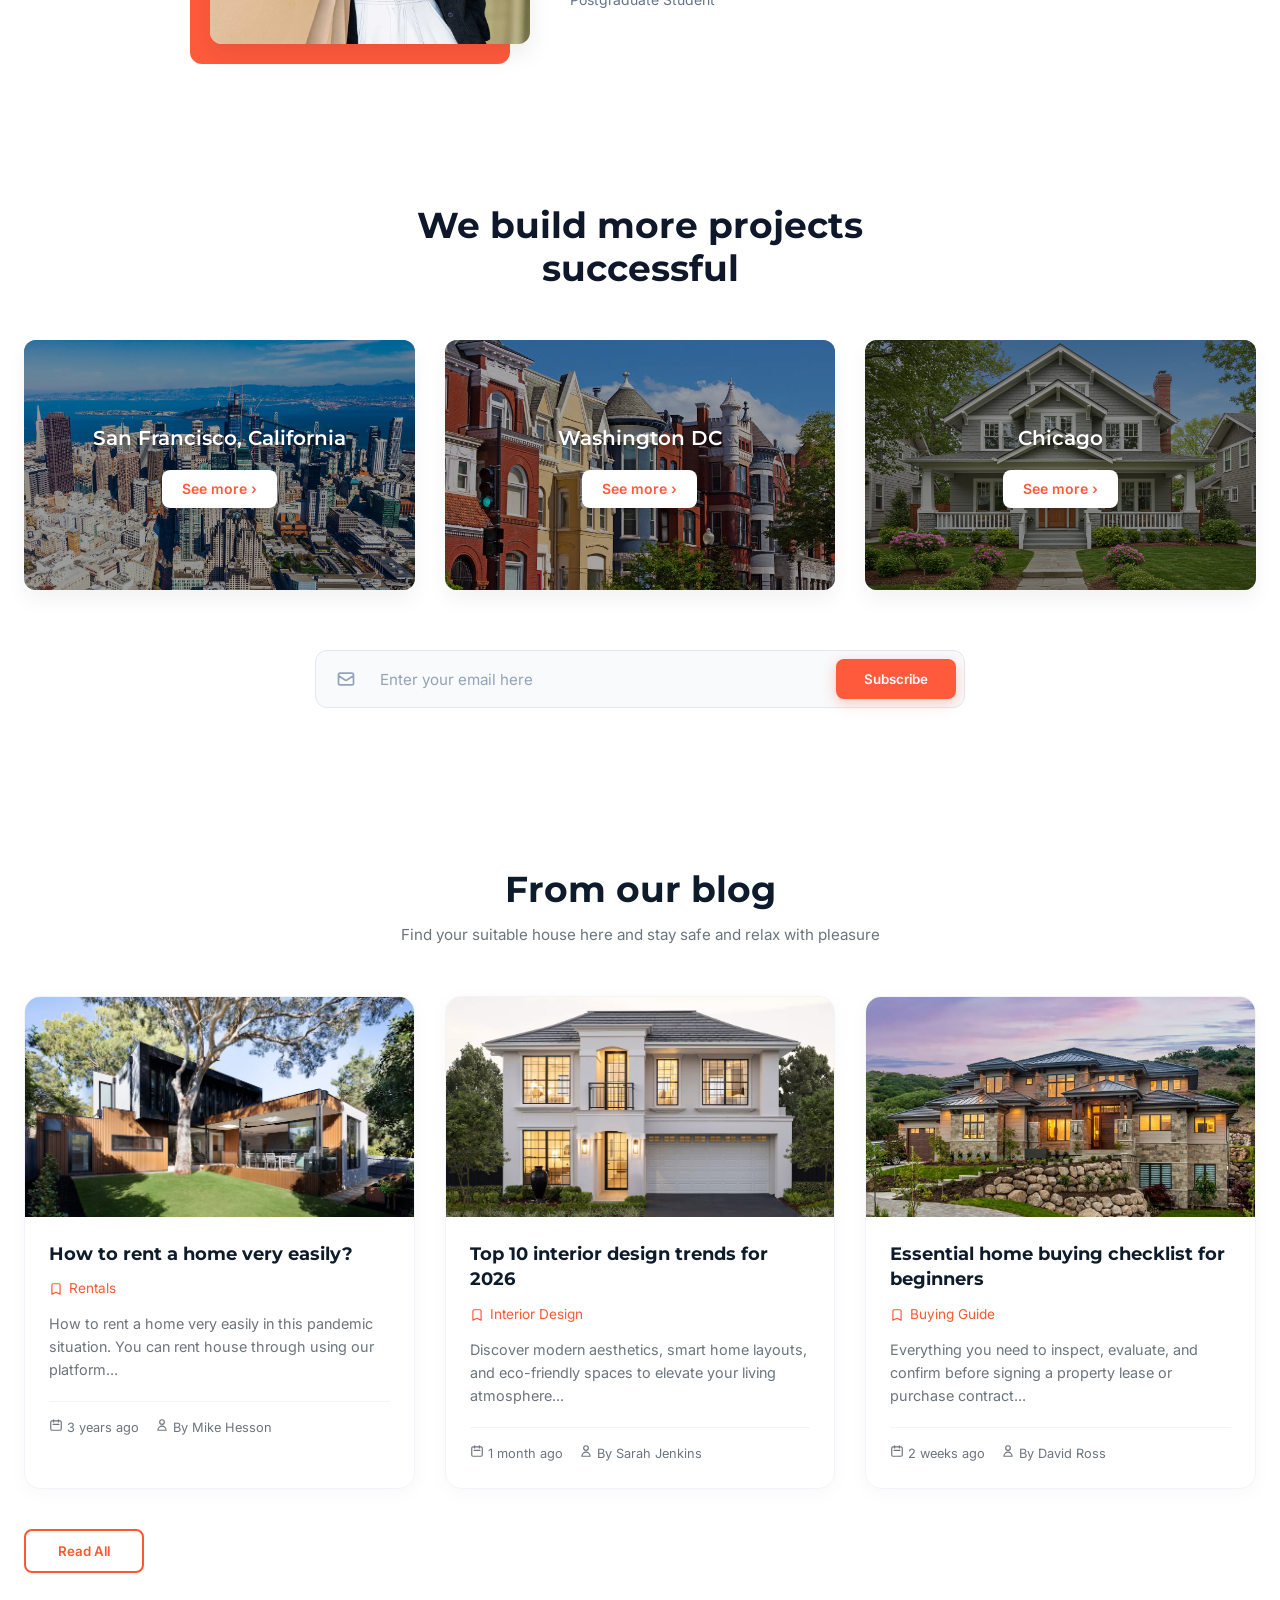
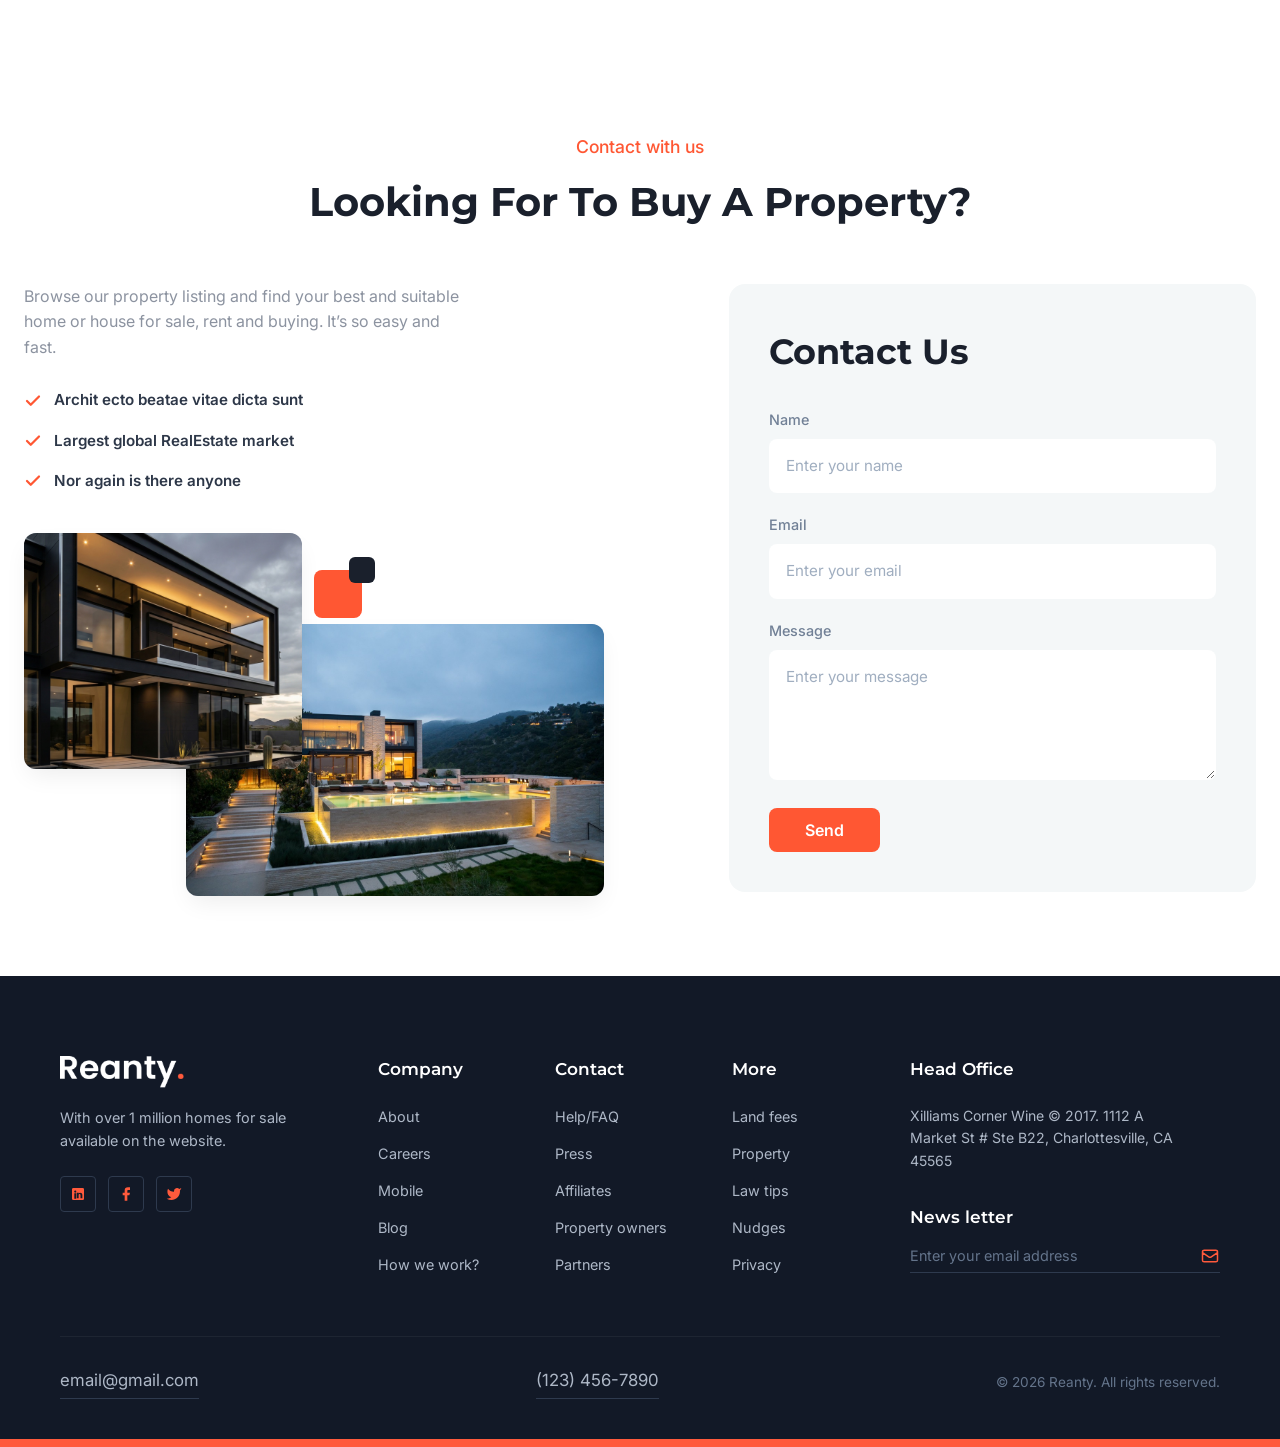
==== commit ccb8b0f6: "chore: change file name for vercel" ====
--- a/index.html
+++ b/index.html
@@ -1,5 +1,6 @@
 <!DOCTYPE html>
 <html lang="en">
+
 <head>
     <meta charset="UTF-8">
     <meta name="viewport" content="width=device-width, initial-scale=1.0">
@@ -7,28 +8,50 @@
     <!-- Google Fonts: Montserrat & Inter -->
     <link rel="preconnect" href="https://fonts.googleapis.com">
     <link rel="preconnect" href="https://fonts.gstatic.com" crossorigin>
-    <link href="https://fonts.googleapis.com/css2?family=Montserrat:wght@400;500;600;700;800&family=Inter:wght@300;400;500;600&display=swap" rel="stylesheet">
+    <link
+        href="https://fonts.googleapis.com/css2?family=Montserrat:wght@400;500;600;700;800&family=Inter:wght@300;400;500;600&display=swap"
+        rel="stylesheet">
     <link rel="stylesheet" href="css/style.css">
 </head>
+
 <body>
 
     <aside class="top-bar site-topbar" aria-label="Contact information">
         <div class="container site-topbar__container">
             <div class="top-info site-topbar__info">
                 <div class="top-info-item site-topbar__item">
-                    <svg width="14" height="14" fill="none" stroke="currentColor" viewBox="0 0 24 24"><path stroke-linecap="round" stroke-linejoin="round" stroke-width="2" d="M3 8l7.89 5.26a2 2 0 002.22 0L21 8M5 19h14a2 2 0 002-2V7a2 2 0 00-2-2H5a2 2 0 00-2 2v10a2 2 0 002 2z"/></svg>
+                    <svg width="14" height="14" fill="none" stroke="currentColor" viewBox="0 0 24 24">
+                        <path stroke-linecap="round" stroke-linejoin="round" stroke-width="2"
+                            d="M3 8l7.89 5.26a2 2 0 002.22 0L21 8M5 19h14a2 2 0 002-2V7a2 2 0 00-2-2H5a2 2 0 00-2 2v10a2 2 0 002 2z" />
+                    </svg>
                     Info@webmail.com
                 </div>
                 <div class="top-info-item site-topbar__item">
-                    <svg width="14" height="14" fill="none" stroke="currentColor" viewBox="0 0 24 24"><path stroke-linecap="round" stroke-linejoin="round" stroke-width="2" d="M17.657 16.657L13.414 20.9a1.998 1.998 0 01-2.827 0l-4.244-4.243a8 8 0 1111.314 0z"/><path stroke-linecap="round" stroke-linejoin="round" stroke-width="2" d="M15 11a3 3 0 11-6 0 3 3 0 016 0z"/></svg>
+                    <svg width="14" height="14" fill="none" stroke="currentColor" viewBox="0 0 24 24">
+                        <path stroke-linecap="round" stroke-linejoin="round" stroke-width="2"
+                            d="M17.657 16.657L13.414 20.9a1.998 1.998 0 01-2.827 0l-4.244-4.243a8 8 0 1111.314 0z" />
+                        <path stroke-linecap="round" stroke-linejoin="round" stroke-width="2"
+                            d="M15 11a3 3 0 11-6 0 3 3 0 016 0z" />
+                    </svg>
                     547 ns tower St. anglo City, USA
                 </div>
             </div>
             <div class="top-socials site-topbar__socials" aria-label="Social media links">
-                <a href="#"><svg width="14" height="14" fill="currentColor" viewBox="0 0 24 24"><path d="M18 2h-3a5 5 0 00-5 5v3H7v4h3v8h4v-8h3l1-4h-4V7a1 1 0 011-1h3z"/></svg></a>
-                <a href="#"><svg width="14" height="14" fill="currentColor" viewBox="0 0 24 24"><path d="M23 3a10.9 10.9 0 01-3.14 1.53 4.48 4.48 0 00-7.86 3v1A10.66 10.66 0 013 4s-4 9 5 13a11.64 11.64 0 01-7 2c9 5 20 0 20-11.5a4.5 4.5 0 00-.08-.83A7.72 7.72 0 0023 3z"/></svg></a>
-                <a href="#"><svg width="14" height="14" fill="currentColor" viewBox="0 0 24 24"><path d="M12 2.163c3.204 0 3.584.012 4.85.07 3.252.148 4.771 1.691 4.919 4.919.058 1.265.069 1.645.069 4.849 0 3.205-.012 3.584-.069 4.849-.149 3.225-1.664 4.771-4.919 4.919-1.266.058-1.644.07-4.85.07-3.204 0-3.584-.012-4.849-.07-3.26-.149-4.771-1.699-4.919-4.92-.058-1.265-.07-1.644-.07-4.849 0-3.204.013-3.583.07-4.849.149-3.227 1.664-4.771 4.919-4.919 1.266-.057 1.645-.069 4.849-.069zm0-2.163c-3.259 0-3.667.014-4.947.072-4.358.2-6.78 2.618-6.98 6.98-.059 1.281-.073 1.689-.073 4.948 0 3.259.014 3.668.072 4.948.2 4.358 2.618 6.78 6.98 6.98 1.281.058 1.689.072 4.948.072 3.259 0 3.668-.014 4.948-.072 4.354-.2 6.782-2.618 6.979-6.98.059-1.28.073-1.689.073-4.948 0-3.259-.014-3.667-.072-4.947-.196-4.354-2.617-6.78-6.979-6.98-1.281-.059-1.69-.073-4.949-.073zm0 5.838c-3.403 0-6.162 2.759-6.162 6.162s2.759 6.163 6.162 6.163 6.162-2.759 6.162-6.163c0-3.403-2.759-6.162-6.162-6.162zm0 10.162c-2.209 0-4-1.79-4-4 0-2.209 1.791-4 4-4s4 1.791 4 4c0 2.21-1.791 4-4 4zm6.406-11.845c-.796 0-1.441.645-1.441 1.44s.645 1.44 1.441 1.44c.795 0 1.439-.645 1.439-1.44s-.644-1.44-1.439-1.44z"/></svg></a>
-                <a href="#"><svg width="14" height="14" fill="currentColor" viewBox="0 0 24 24"><path d="M19.615 3.184c-3.604-.246-11.631-.245-15.23 0-3.897.266-4.356 2.62-4.385 8.816.029 6.185.484 8.549 4.385 8.816 3.6.245 11.626.246 15.23 0 3.897-.266 4.356-2.62 4.385-8.816-.029-6.185-.484-8.549-4.385-8.816zm-10.615 12.816v-8l8 3.993-8 4.007z"/></svg></a>
+                <a href="#"><svg width="14" height="14" fill="currentColor" viewBox="0 0 24 24">
+                        <path d="M18 2h-3a5 5 0 00-5 5v3H7v4h3v8h4v-8h3l1-4h-4V7a1 1 0 011-1h3z" />
+                    </svg></a>
+                <a href="#"><svg width="14" height="14" fill="currentColor" viewBox="0 0 24 24">
+                        <path
+                            d="M23 3a10.9 10.9 0 01-3.14 1.53 4.48 4.48 0 00-7.86 3v1A10.66 10.66 0 013 4s-4 9 5 13a11.64 11.64 0 01-7 2c9 5 20 0 20-11.5a4.5 4.5 0 00-.08-.83A7.72 7.72 0 0023 3z" />
+                    </svg></a>
+                <a href="#"><svg width="14" height="14" fill="currentColor" viewBox="0 0 24 24">
+                        <path
+                            d="M12 2.163c3.204 0 3.584.012 4.85.07 3.252.148 4.771 1.691 4.919 4.919.058 1.265.069 1.645.069 4.849 0 3.205-.012 3.584-.069 4.849-.149 3.225-1.664 4.771-4.919 4.919-1.266.058-1.644.07-4.85.07-3.204 0-3.584-.012-4.849-.07-3.26-.149-4.771-1.699-4.919-4.92-.058-1.265-.07-1.644-.07-4.849 0-3.204.013-3.583.07-4.849.149-3.227 1.664-4.771 4.919-4.919 1.266-.057 1.645-.069 4.849-.069zm0-2.163c-3.259 0-3.667.014-4.947.072-4.358.2-6.78 2.618-6.98 6.98-.059 1.281-.073 1.689-.073 4.948 0 3.259.014 3.668.072 4.948.2 4.358 2.618 6.78 6.98 6.98 1.281.058 1.689.072 4.948.072 3.259 0 3.668-.014 4.948-.072 4.354-.2 6.782-2.618 6.979-6.98.059-1.28.073-1.689.073-4.948 0-3.259-.014-3.667-.072-4.947-.196-4.354-2.617-6.78-6.979-6.98-1.281-.059-1.69-.073-4.949-.073zm0 5.838c-3.403 0-6.162 2.759-6.162 6.162s2.759 6.163 6.162 6.163 6.162-2.759 6.162-6.163c0-3.403-2.759-6.162-6.162-6.162zm0 10.162c-2.209 0-4-1.79-4-4 0-2.209 1.791-4 4-4s4 1.791 4 4c0 2.21-1.791 4-4 4zm6.406-11.845c-.796 0-1.441.645-1.441 1.44s.645 1.44 1.441 1.44c.795 0 1.439-.645 1.439-1.44s-.644-1.44-1.439-1.44z" />
+                    </svg></a>
+                <a href="#"><svg width="14" height="14" fill="currentColor" viewBox="0 0 24 24">
+                        <path
+                            d="M19.615 3.184c-3.604-.246-11.631-.245-15.23 0-3.897.266-4.356 2.62-4.385 8.816.029 6.185.484 8.549 4.385 8.816 3.6.245 11.626.246 15.23 0 3.897-.266 4.356-2.62 4.385-8.816-.029-6.185-.484-8.549-4.385-8.816zm-10.615 12.816v-8l8 3.993-8 4.007z" />
+                    </svg></a>
             </div>
         </div>
     </aside>
@@ -51,452 +74,730 @@
                 <a href="#" class="btn-primary">Sign Up</a>
             </div>
             <button class="mobile-toggle site-header__toggle" type="button" aria-label="Open navigation">
-                <svg width="24" height="24" fill="none" stroke="currentColor" viewBox="0 0 24 24"><path stroke-linecap="round" stroke-linejoin="round" stroke-width="2" d="M4 6h16M4 12h16M4 18h16"/></svg>
+                <svg width="24" height="24" fill="none" stroke="currentColor" viewBox="0 0 24 24">
+                    <path stroke-linecap="round" stroke-linejoin="round" stroke-width="2" d="M4 6h16M4 12h16M4 18h16" />
+                </svg>
             </button>
         </div>
     </header>
 
     <main>
-    <section class="hero hero-section" aria-labelledby="hero-title">
-        <div class="container">
-            <div class="hero-grid hero-section__layout">
-                <div class="hero-content hero-section__content">
-                    <h1 id="hero-title">Find the best Real Estate on your country .</h1>
-                    <p>With over 1 million homes for sale available on the website, Renting can match you with a house.</p>
-                    <a href="#" class="btn-primary">
-                        Start membership
-                        <svg width="16" height="16" fill="none" stroke="currentColor" viewBox="0 0 24 24"><path stroke-linecap="round" stroke-linejoin="round" stroke-width="2" d="M9 5l7 7-7 7"/></svg>
-                    </a>
-                </div>
-                <img class="hero-curve-arrow" src="assets/images/hero-curve-arrow.png" alt="" aria-hidden="true">
-                <div class="hero-visual hero-section__visual" aria-label="Featured property preview">
-                    <div class="hero-img-placeholder">
-                    </div>
-
-                    <!-- Revenue Floating Card -->
-                    <aside class="revenue-card hero-section__revenue" aria-label="Revenue">
-                        <div class="revenue-icon">
-                            <svg width="20" height="20" fill="none" stroke="currentColor" viewBox="0 0 24 24"><path stroke-linecap="round" stroke-linejoin="round" stroke-width="2" d="M12 8c-1.657 0-3 .895-3 2s1.343 2 3 2 3 .895 3 2-1.343 2-3 2m0-8c1.11 0 2.08.402 2.599 1M12 8V7m0 1v8m0 0v1m0-1c-1.11 0-2.08-.402-2.599-1M21 12a9 9 0 11-18 0 9 9 0 0118 0z"/></svg>
-                        </div>
-                        <div class="revenue-amount">$7454.21</div>
-                        <div class="revenue-label">Revenue</div>
-                    </aside>
-
-                    <a href="#contact" class="how-it-works-btn hero-section__video">
-                        <span>How it works</span>
-                        <div class="play-btn">
-                            <svg width="12" height="12" fill="currentColor" viewBox="0 0 24 24"><path d="M8 5v14l11-7z"/></svg>
-                        </div>
-                    </a>
-                    </div>
-                </div>
-            </div>
-
-            <!-- Hero Slider Controls -->
-            <div class="hero-slider-nav hero-section__controls" aria-label="Featured house selector">
-                <div class="house-tabs">
-                    <button class="house-tab active" role="tab" aria-selected="true" data-slide="0">HOUSE 1</button>
-                    <button class="house-tab" role="tab" aria-selected="false" data-slide="1">HOUSE 2</button>
-                    <button class="house-tab" role="tab" aria-selected="false" data-slide="2">HOUSE 3</button>
-                </div>
-                <div class="pagination">
-                    <span class="active">1</span>
-                    <span>2</span>
-                    <span>3</span>
-                </div>
-            </div>
-        </div>
-    </section>
-
-    <section class="guides-section guides" aria-labelledby="guides-title">
-        <div class="container">
-            <div class="section-title">
-                <h2 id="guides-title">Commercial Real Estate And Office</h2>
-                <p>Work with Renting brokers who help you to get started with smart tools to.</p>
-            </div>
-            <div class="guides-grid guides__list">
-                <article class="guide-card guides__card">
-                    <div class="guide-icon-box">
-                        <svg width="32" height="32" fill="none" stroke="currentColor" viewBox="0 0 24 24"><path stroke-linecap="round" stroke-linejoin="round" stroke-width="2" d="M16 7a4 4 0 11-8 0 4 4 0 018 0zM12 14a7 7 0 00-7 7h14a7 7 0 00-7-7z"/></svg>
-                    </div>
-                    <h3>Buyer Guides</h3>
-                    <p>Nurture valuable leads into customers, and turn one time.</p>
-                </article>
-                <article class="guide-card highlighted guides__card guides__card--highlighted">
-                    <div class="guide-icon-box">
-                        <svg width="32" height="32" fill="none" stroke="currentColor" viewBox="0 0 24 24"><path stroke-linecap="round" stroke-linejoin="round" stroke-width="2" d="M17 20h5v-2a3 3 0 00-5.356-1.857M17 20H7m10 0v-2c0-.656-.126-1.283-.356-1.857M7 20H2v-2a3 3 0 015.356-1.857M7 20v-2c0-.656.126-1.283.356-1.857m0 0a5.002 5.002 0 019.288 0M15 7a3 3 0 11-6 0 3 3 0 016 0zm6 3a2 2 0 11-4 0 2 2 0 014 0zM7 10a2 2 0 11-4 0 2 2 0 014 0z"/></svg>
-                    </div>
-                    <h3>Renter Guides</h3>
-                    <p>Build brand awareness on the top social media networks.</p>
-                </article>
-                <article class="guide-card guides__card">
-                    <div class="guide-icon-box">
-                        <svg width="32" height="32" fill="none" stroke="currentColor" viewBox="0 0 24 24"><path stroke-linecap="round" stroke-linejoin="round" stroke-width="2" d="M3 12l2-2m0 0l7-7 7 7M5 10v10a1 1 0 001 1h3m10-11l2 2m-2-2v10a1 1 0 01-1 1h-3m-6 0a1 1 0 001-1v-4a1 1 0 011-1h2a1 1 0 011 1v4a1 1 0 001 1m-6 0h6"/></svg>
-                    </div>
-                    <h3>Seller Guides</h3>
-                    <p>Get professionally-written content that attracts qualified.</p>
-                </article>
-            </div>
-        </div>
-    </section>
-
-    <section class="dream-spaces dream-section" aria-labelledby="dream-title">
-        <div class="container">
-            <div class="dream-grid dream-section__layout">
-                <div class="dream-images dream-section__media">
-                    <div class="dream-img-main"></div>
-                    <div class="rating-badge">
-                        <div class="rating-stars">★</div>
-                        <div class="rating-text">5 Star Rating</div>
-                    </div>
-                </div>
-                <div class="dream-content dream-section__content">
-                    <h2 id="dream-title">Dream Living Spaces Setting New Build</h2>
-                    <p style="color: var(--text-muted); margin-top: 12px;">SeaWire Web is a wireframe kit that has more than 15 popular categories and more than 200 screens</p>
-                    
-                    <div class="dream-features dream-section__features">
-                        <article class="feature-item dream-section__feature">
-                            <div class="feature-icon">
-                                <svg width="24" height="24" fill="none" stroke="currentColor" viewBox="0 0 24 24"><path stroke-linecap="round" stroke-linejoin="round" stroke-width="2" d="M3 12l2-2m0 0l7-7 7 7M5 10v10a1 1 0 001 1h3m10-11l2 2m-2-2v10a1 1 0 01-1 1h-3m-6 0a1 1 0 001-1v-4a1 1 0 011-1h2a1 1 0 011 1v4a1 1 0 001 1m-6 0h6"/></svg>
-                            </div>
-                            <div class="feature-text">
-                                <h4>The perfect Rsidencye</h4>
-                                <p>Take a deep dive and browse origin neighborhood photos.</p>
-                            </div>
-                        </article>
-
-                        <article class="feature-item active dream-section__feature dream-section__feature--active">
-                            <div class="feature-icon">
-                                <svg width="24" height="24" fill="none" stroke="currentColor" viewBox="0 0 24 24"><path stroke-linecap="round" stroke-linejoin="round" stroke-width="2" d="M21 12a9 9 0 01-9 9m9-9a9 9 0 00-9-9m9 9H3m9 9a9 9 0 01-9-9m9 9c1.657 0 3-4.03 3-9s-1.343-9-3-9m0 18c-1.657 0-3-4.03-3-9s1.343-9 3-9m-9 9a9 9 0 019-9"/></svg>
-                            </div>
-                            <div class="feature-text">
-                                <h4>Global Arhitect Experts</h4>
-                                <p>Take a deep dive and browse origin neighborhood photos.</p>
-                            </div>
-                        </article>
-
-                        <article class="feature-item dream-section__feature">
-                            <div class="feature-icon">
-                                <svg width="24" height="24" fill="none" stroke="currentColor" viewBox="0 0 24 24"><path stroke-linecap="round" stroke-linejoin="round" stroke-width="2" d="M20 13V6a2 2 0 00-2-2H6a2 2 0 00-2 2v7m16 0v5a2 2 0 01-2 2H6a2 2 0 01-2-2v-5m16 0h-2.586a1 1 0 00-.707.293l-2.414 2.414a1 1 0 01-.707.293h-3.172a1 1 0 01-.707-.293l-2.414-2.414A1 1 0 006.586 13H4"/></svg>
-                            </div>
-                            <div class="feature-text">
-                                <h4>Built-in a storage capable</h4>
-                                <p>Take a deep dive and browse origin neighborhood photos.</p>
-                            </div>
-                        </article>
-                    </div>
-                </div>
-            </div>
-        </div>
-    </section>
-
-    <section class="services-section" id="services" aria-labelledby="services-title">
-        <div class="container">
-            <div class="section-title">
-                <h2 id="services-title">Services provide for you</h2>
-                <p>There are many valuable advantages of using our services.</p>
-            </div>
-            <div class="services-grid">
-                <article class="service-card">
-                    <div class="service-icon"><svg width="25" height="25" fill="none" stroke="currentColor" viewBox="0 0 24 24"><path stroke-width="2" d="M3 12h18M5 12l2-7h10l2 7M6 12v7m12-7v7M4 19h16"/></svg></div>
-                    <h3>Bed Rooms</h3>
-                    <p>Discover comfortable places to rest and recharge.</p>
-                    <a href="#properties">Learn more <span aria-hidden="true">→</span></a>
-                </article>
-                <article class="service-card">
-                    <div class="service-icon"><svg width="25" height="25" fill="none" stroke="currentColor" viewBox="0 0 24 24"><path stroke-width="2" d="M4 14h16M6 14V7h12v7M8 7V4h8v3M4 19h16"/></svg></div>
-                    <h3>Swimming pool</h3>
-                    <p>Find homes with amenities that make every day better.</p>
-                    <a href="#properties">Learn more <span aria-hidden="true">→</span></a>
-                </article>
-                <article class="service-card">
-                    <div class="service-icon"><svg width="25" height="25" fill="none" stroke="currentColor" viewBox="0 0 24 24"><path stroke-width="2" d="m4 18 6-12 4 8 2-3 4 7H4Z"/></svg></div>
-                    <h3>Copywriting content</h3>
-                    <p>Get clear, helpful advice for your next property move.</p>
-                    <a href="#properties">Learn more <span aria-hidden="true">→</span></a>
-                </article>
-                <article class="service-card">
-                    <div class="service-icon"><svg width="25" height="25" fill="none" stroke="currentColor" viewBox="0 0 24 24"><path stroke-width="2" d="M3 12h18M5 12l7-8 7 8M7 12v7h10v-7"/></svg></div>
-                    <h3>Smart Home</h3>
-                    <p>Explore connected, practical spaces built around you.</p>
-                    <a href="#properties">Learn more <span aria-hidden="true">→</span></a>
-                </article>
-                <article class="service-card">
-                    <div class="service-icon"><svg width="25" height="25" fill="none" stroke="currentColor" viewBox="0 0 24 24"><path stroke-width="2" d="M5 20V5h14v15M8 9h8M8 13h8M8 17h5"/></svg></div>
-                    <h3>Library area</h3>
-                    <p>Find thoughtful spaces for work, study, and focus.</p>
-                    <a href="#properties">Learn more <span aria-hidden="true">→</span></a>
-                </article>
-                <article class="service-card">
-                    <div class="service-icon"><svg width="25" height="25" fill="none" stroke="currentColor" viewBox="0 0 24 24"><path stroke-width="2" d="M12 12a4 4 0 1 0 0-8 4 4 0 0 0 0 8ZM4 21a8 8 0 0 1 16 0M19 8v6m-3-3h6"/></svg></div>
-                    <h3>Responsive Quality</h3>
-                    <p>Work with a team that responds when you need help.</p>
-                    <a href="#contact">Learn more <span aria-hidden="true">→</span></a>
-                </article>
-            </div>
-        </div>
-    </section>
-
-    <section class="properties-section properties" id="properties" aria-labelledby="properties-title">
-        <div class="container">
-            <div class="today-sells-grid properties__intro">
-                <div class="today-info">
-                    <div style="display: flex; align-items: center; gap: 8px; color: var(--primary); font-weight: 600; margin-bottom: 12px;">
-                        <svg width="18" height="18" fill="none" stroke="currentColor" viewBox="0 0 24 24"><path stroke-linecap="round" stroke-linejoin="round" stroke-width="2" d="M3 12l2-2m0 0l7-7 7 7M5 10v10a1 1 0 001 1h3m10-11l2 2m-2-2v10a1 1 0 01-1 1h-3m-6 0a1 1 0 001-1v-4a1 1 0 011-1h2a1 1 0 011 1v4a1 1 0 001 1m-6 0h6"/></svg>
-                        About home
-                    </div>
-                    <h2 id="properties-title">Today Sells Properties</h2>
-                    <p>SeaWire Web is a wireframe kit that has more than 15 popular categories and more than 200 screens</p>
-                    
-                    <div class="bullet-list">
-                        <div class="bullet-item"><div class="bullet-point"></div> Live Music concert at Newyork</div>
-                        <div class="bullet-item"><div class="bullet-point"></div> Our best boat Tour is j us t for you</div>
-                        <div class="bullet-item"><div class="bullet-point"></div> Live Music concert at Newyork</div>
-                        <div class="bullet-item"><div class="bullet-point"></div> Our best boat Tour is j us t for you</div>
-                        <div class="bullet-item"><div class="bullet-point"></div> Live Music concert at Newyork</div>
-                    </div>
-                </div>
-                <div class="today-img-box"></div>
-                <div class="today-img-box"></div>
-            </div>
-
-            <!-- Featured Properties Header -->
-            <div class="featured-header properties__header">
-                <div>
-                    <h2>Featured Property</h2>
-                    <p style="color: var(--text-muted); margin-top: 8px;">Find your suitable house here and stay safe and relaxe with pleasure</p>
-                </div>
-                <div class="property-tabs">
-                    <button class="prop-tab active" type="button" data-category="Appartment">Appartment</button>
-                    <button class="prop-tab" type="button" data-category="Vila">Vila</button>
-                    <button class="prop-tab" type="button" data-category="Land">Land</button>
-                </div>
-            </div>
-
-            <div class="properties-grid properties__list">
-                <article class="property-card properties__card">
-                    <div class="property-img"></div>
-                    <div class="property-details">
-                        <h3 class="property-title">The Stokes Appartment</h3>
-                        <div class="property-location">
-                            <svg width="14" height="14" fill="none" stroke="currentColor" viewBox="0 0 24 24"><path stroke-linecap="round" stroke-linejoin="round" stroke-width="2" d="M17.657 16.657L13.414 20.9a1.998 1.998 0 01-2.827 0l-4.244-4.243a8 8 0 1111.314 0z"/></svg>
-                            Cleveland, United States
-                        </div>
-                        <div class="property-price">$2,32,120</div>
-                    </div>
-                    <div class="property-action-btn">→</div>
-                </article>
-
-                <article class="property-card properties__card">
-                    <div class="property-img"></div>
-                    <div class="property-details">
-                        <h3 class="property-title">The Stokes Appartment</h3>
-                        <div class="property-location">
-                            <svg width="14" height="14" fill="none" stroke="currentColor" viewBox="0 0 24 24"><path stroke-linecap="round" stroke-linejoin="round" stroke-width="2" d="M17.657 16.657L13.414 20.9a1.998 1.998 0 01-2.827 0l-4.244-4.243a8 8 0 1111.314 0z"/></svg>
-                            Cleveland, United States
-                        </div>
-                        <div class="property-price">$2,32,120</div>
-                    </div>
-                    <div class="property-action-btn secondary">→</div>
-                </article>
-
-                <article class="property-card properties__card">
-                    <div class="property-img"></div>
-                    <div class="property-details">
-                        <h3 class="property-title">The Stokes Appartment</h3>
-                        <div class="property-location">
-                            <svg width="14" height="14" fill="none" stroke="currentColor" viewBox="0 0 24 24"><path stroke-linecap="round" stroke-linejoin="round" stroke-width="2" d="M17.657 16.657L13.414 20.9a1.998 1.998 0 01-2.827 0l-4.244-4.243a8 8 0 1111.314 0z"/></svg>
-                            Cleveland, United States
-                        </div>
-                        <div class="property-price">$2,32,120</div>
-                    </div>
-                    <div class="property-action-btn secondary">→</div>
-                </article>
-            </div>
-
-            <div class="explore-more-btn">
-                <button class="btn-outline">Explore Property</button>
-            </div>
-        </div>
-    </section>
-
-    <section class="highlight-banner feature-highlight" aria-label="Featured rental unit">
-        <article class="unit-card-floating feature-highlight__card">
-            <div class="unit-thumb">
-                <div class="unit-thumb-badge">$</div>
-            </div>
-            <div class="unit-info">
-                <h3>$4,000</h3>
-                <div class="unit-address">242 Metric way</div>
-                <div class="unit-specs">
-                    <div class="unit-spec-item">🛏️ 2</div>
-                    <div class="unit-spec-item">🛁 2</div>
-                    <div class="unit-spec-item">📐 500sqf</div>
-                </div>
-            </div>
-        </article>
-        <div class="unit-badge-circle feature-highlight__badge">
-            <span>UNIT NO.</span>
-            <strong>9A</strong>
-        </div>
-    </section>
-
-    <section class="testimonials testimonials-section" aria-labelledby="testimonials-title">
-        <div class="container">
-            <div class="section-title">
-                <h2 id="testimonials-title">What our customers are saying</h2>
-                <p>We make sure you have a fine distance with the sickness. We make you never lose hope.</p>
-            </div>
-
-            <div class="testimonial-wrapper testimonials-section__content">
-                <button class="nav-arrow prev testimonials-section__arrow testimonials-section__arrow--previous" type="button" aria-label="Previous testimonial">←</button>
-                <div class="testimonial-img-box">
-                    <div class="testimonial-bg-block"></div>
-                    <div class="testimonial-img"></div>
-                </div>
-                <div class="testimonial-content">
-                    <div class="quote-icon">“</div>
-                    <p class="testimonial-text">We make sure you have a fine distance with the sickness. We make you never lose hope. We make sure you have with the sickness.</p>
-                    <div class="stars">★★★★★</div>
-                    <h3 class="author-name">Yunus Seyhan</h3>
-                    <div class="author-role">Postgraduate Student</div>
-                </div>
-                <button class="nav-arrow next testimonials-section__arrow testimonials-section__arrow--next" type="button" aria-label="Next testimonial">→</button>
-            </div>
-        </div>
-    </section>
-
-    <section class="projects-section projects" aria-labelledby="projects-title">
-        <div class="container">
-            <div class="section-title">
-                <h2 id="projects-title">We build more projects successful</h2>
-            </div>
-            <div class="projects-grid projects__list">
-                <article class="project-card projects__card">
-                    <h3>San Francisco, California</h3>
-                    <a href="#" class="btn-see-more">See more ›</a>
-                </article>
-                <article class="project-card projects__card">
-                    <h3>Washington DC</h3>
-                    <a href="#" class="btn-see-more">See more ›</a>
-                </article>
-                <article class="project-card projects__card">
-                    <h3>Chicago</h3>
-                    <a href="#" class="btn-see-more">See more ›</a>
-                </article>
-            </div>
-
-            <form class="newsletter-box projects__newsletter">
-                <svg width="20" height="20" fill="none" stroke="currentColor" viewBox="0 0 24 24"><path stroke-linecap="round" stroke-linejoin="round" stroke-width="2" d="M3 8l7.89 5.26a2 2 0 002.22 0L21 8M5 19h14a2 2 0 002-2V7a2 2 0 00-2-2H5a2 2 0 00-2 2v10a2 2 0 002 2z"/></svg>
-                <input type="email" class="newsletter-input" placeholder="Enter your email here" aria-label="Email address">
-                <button class="btn-primary" type="submit">Subscribe</button>
-            </form>
-        </div>
-    </section>
-
-    <section class="blog-section blog" aria-labelledby="blog-title">
-        <div class="container">
-            <div class="section-title">
-                <h2 id="blog-title">From our blog</h2>
-                <p>Find your suitable house here and stay safe and relaxe with pleasure</p>
-            </div>
-
-            <div class="blog-grid blog__list">
-                <article class="blog-card blog__card">
-                    <div class="blog-img"></div>
-                    <div class="blog-content">
-                        <h3 class="blog-title">How to rent a home very easily?</h3>
-                        <div class="blog-category">🔖 Rentals</div>
-                        <p class="blog-excerpt">How to rent a home very easily in this pandemic situation. You can rent house through using our platfrom...</p>
-                        <div class="blog-meta">
-                            <span>📅 3 years ago</span>
-                            <span>👤 By Mike Hesson</span>
-                        </div>
-                    </div>
-                </article>
-
-                <article class="blog-card blog__card">
-                    <div class="blog-img"></div>
-                    <div class="blog-content">
-                        <h3 class="blog-title">How to rent a home very easily?</h3>
-                        <div class="blog-category">🔖 Rentals</div>
-                        <p class="blog-excerpt">How to rent a home very easily in this pandemic situation. You can rent house through using our platfrom...</p>
-                        <div class="blog-meta">
-                            <span>📅 3 years ago</span>
-                            <span>👤 By Mike Hesson</span>
-                        </div>
-                    </div>
-                </article>
-
-                <article class="blog-card blog__card">
-                    <div class="blog-img"></div>
-                    <div class="blog-content">
-                        <h3 class="blog-title">How to rent a home very easily?</h3>
-                        <div class="blog-category">🔖 Rentals</div>
-                        <p class="blog-excerpt">How to rent a home very easily in this pandemic situation. You can rent house through using our platfrom...</p>
-                        <div class="blog-meta">
-                            <span>📅 3 years ago</span>
-                            <span>👤 By Mike Hesson</span>
-                        </div>
-                    </div>
-                </article>
-            </div>
-
-            <div class="explore-more-btn">
-                <button class="btn-outline">Read All</button>
-            </div>
-        </div>
-    </section>
-
-    <section class="contact-section" id="contact" aria-labelledby="contact-title">
-        <div class="container"><div class="contact-panel">
-            <div><h2 id="contact-title">Let’s find your next home.</h2><p>Tell us what you are looking for and a Reanty specialist will be in touch shortly.</p><div class="contact-details"><div class="contact-detail">✉ <span>info@reanty.com</span></div><div class="contact-detail">☎ <span>+1 800 555 0148</span></div></div></div>
-            <form class="contact-form" id="contact-form"><input name="name" required placeholder="Your name" aria-label="Your name"><input name="email" type="email" required placeholder="Email address" aria-label="Email address"><textarea name="message" required placeholder="How can we help?" aria-label="Message"></textarea><button class="btn-primary" type="submit">Send message <span aria-hidden="true">→</span></button></form>
-        </div></div>
-    </section>
+        <!-- Find the best Real Estate on your country -->
+        <section class="hero hero-section" aria-labelledby="hero-title">
+            <div class="container">
+                <div class="hero-grid hero-section__layout">
+                    <div class="hero-content hero-section__content">
+                        <h1 id="hero-title">Find the best Real Estate on your country.</h1>
+                        <p>With over 1 million homes for sale available on the website, Renting can match you with a
+                            house.</p>
+                        <a href="#" class="btn-primary">
+                            Start membership
+                            <svg width="16" height="16" fill="none" stroke="currentColor" viewBox="0 0 24 24">
+                                <path stroke-linecap="round" stroke-linejoin="round" stroke-width="2"
+                                    d="M9 5l7 7-7 7" />
+                            </svg>
+                        </a>
+                    </div>
+                    <img class="hero-curve-arrow" src="assets/images/hero-curve-arrow.png" alt="" aria-hidden="true">
+                    <div class="hero-visual hero-section__visual" aria-label="Featured property preview">
+                        <div class="hero-img-placeholder">
+                        </div>
+
+                        <!-- Revenue Floating Card -->
+                        <aside class="revenue-card hero-section__revenue" aria-label="Revenue">
+                            <div class="revenue-icon">
+                                <svg width="20" height="20" fill="none" stroke="currentColor" viewBox="0 0 24 24">
+                                    <path stroke-linecap="round" stroke-linejoin="round" stroke-width="2"
+                                        d="M12 8c-1.657 0-3 .895-3 2s1.343 2 3 2 3 .895 3 2-1.343 2-3 2m0-8c1.11 0 2.08.402 2.599 1M12 8V7m0 1v8m0 0v1m0-1c-1.11 0-2.08-.402-2.599-1M21 12a9 9 0 11-18 0 9 9 0 0118 0z" />
+                                </svg>
+                            </div>
+                            <div class="revenue-amount">$7454.21</div>
+                            <div class="revenue-label">Revenue</div>
+                        </aside>
+
+                        <a href="#contact" class="how-it-works-btn hero-section__video">
+                            <span>How it works</span>
+                            <div class="play-btn">
+                                <svg width="12" height="12" fill="currentColor" viewBox="0 0 24 24">
+                                    <path d="M8 5v14l11-7z" />
+                                </svg>
+                            </div>
+                        </a>
+                    </div>
+                </div>
+                <!-- Hero Slider Controls -->
+                <div class="hero-slider-nav hero-section__controls" aria-label="Featured house selector">
+                    <div class="house-slider-wrapper">
+                        <div class="house-steps hero-house-steps">
+                            <button type="button" class="house-step active" data-slide="0">HOUSE 1</button>
+                            <button type="button" class="house-step" data-slide="1">HOUSE 2</button>
+                            <button type="button" class="house-step" data-slide="2">HOUSE 3</button>
+                        </div>
+                        <div class="slider-progress-nav">
+                            <div class="progress-bar" id="heroProgressBar">
+                                <div class="progress-fill" id="heroProgressFill"></div>
+                            </div>
+                            <div class="step-indicators hero-step-indicators">
+                                <span class="num active" data-slide="0">1</span>
+                                <span class="num" data-slide="1">2</span>
+                                <span class="num" data-slide="2">3</span>
+                            </div>
+                        </div>
+                    </div>
+                </div>
+            </div>
+        </section>
+
+        <!-- Commercial Real Estate And Office -->
+        <section class="guides-section guides" aria-labelledby="guides-title">
+            <div class="container">
+                <div class="section-title">
+                    <h2 id="guides-title">Commercial Real Estate And Office</h2>
+                    <p>Work with Renting brokers who help you to get started with smart tools to.</p>
+                </div>
+                <div class="guides-grid guides__list">
+                    <article class="guide-card guides__card">
+                        <div class="guide-icon-box">
+                            <svg width="32" height="32" fill="none" stroke="currentColor" viewBox="0 0 24 24">
+                                <path stroke-linecap="round" stroke-linejoin="round" stroke-width="2"
+                                    d="M16 7a4 4 0 11-8 0 4 4 0 018 0zM12 14a7 7 0 00-7 7h14a7 7 0 00-7-7z" />
+                            </svg>
+                        </div>
+                        <h3>Buyer Guides</h3>
+                        <p>Nurture valuable leads into customers, and turn one time.</p>
+                    </article>
+                    <article class="guide-card guides__card">
+                        <div class="guide-icon-box">
+                            <svg width="32" height="32" fill="none" stroke="currentColor" viewBox="0 0 24 24">
+                                <path stroke-linecap="round" stroke-linejoin="round" stroke-width="2"
+                                    d="M17 20h5v-2a3 3 0 00-5.356-1.857M17 20H7m10 0v-2c0-.656-.126-1.283-.356-1.857M7 20H2v-2a3 3 0 015.356-1.857M7 20v-2c0-.656.126-1.283.356-1.857m0 0a5.002 5.002 0 019.288 0M15 7a3 3 0 11-6 0 3 3 0 016 0zm6 3a2 2 0 11-4 0 2 2 0 014 0zM7 10a2 2 0 11-4 0 2 2 0 014 0z" />
+                            </svg>
+                        </div>
+                        <h3>Renter Guides</h3>
+                        <p>Build brand awareness on the top social media networks.</p>
+                    </article>
+                    <article class="guide-card guides__card">
+                        <div class="guide-icon-box">
+                            <svg width="32" height="32" fill="none" stroke="currentColor" viewBox="0 0 24 24">
+                                <path stroke-linecap="round" stroke-linejoin="round" stroke-width="2"
+                                    d="M3 12l2-2m0 0l7-7 7 7M5 10v10a1 1 0 001 1h3m10-11l2 2m-2-2v10a1 1 0 01-1 1h-3m-6 0a1 1 0 001-1v-4a1 1 0 011-1h2a1 1 0 011 1v4a1 1 0 001 1m-6 0h6" />
+                            </svg>
+                        </div>
+                        <h3>Seller Guides</h3>
+                        <p>Get professionally-written content that attracts qualified.</p>
+                    </article>
+                </div>
+            </div>
+        </section>
+
+        <!-- Dream living Spaces setting New Build -->
+        <section class="dream-spaces dream-section" aria-labelledby="dream-title">
+            <div class="container">
+                <div class="dream-grid dream-section__layout">
+                    <div class="dream-images dream-section__media">
+                        <div class="dream-img-main"></div>
+                        <div class="rating-badge">
+                            <div class="rating-stars">★</div>
+                            <div class="rating-text">5 Star Rating</div>
+                        </div>
+                    </div>
+                    <div class="dream-content dream-section__content">
+                        <h2 id="dream-title">Dream Living Spaces Setting New Build</h2>
+                        <p style="color: var(--text-muted); margin-top: 12px;">SeaWire Web is a wireframe kit that has
+                            more than 15 popular categories and more than 200 screens</p>
+
+                        <div class="dream-features dream-section__features">
+                            <article class="feature-item dream-section__feature">
+                                <div class="feature-icon">
+                                    <svg width="24" height="24" fill="none" stroke="currentColor" viewBox="0 0 24 24">
+                                        <path stroke-linecap="round" stroke-linejoin="round" stroke-width="2"
+                                            d="M3 12l2-2m0 0l7-7 7 7M5 10v10a1 1 0 001 1h3m10-11l2 2m-2-2v10a1 1 0 01-1 1h-3m-6 0a1 1 0 001-1v-4a1 1 0 011-1h2a1 1 0 011 1v4a1 1 0 001 1m-6 0h6" />
+                                    </svg>
+                                </div>
+                                <div class="feature-text">
+                                    <h4>The perfect Rsidencye</h4>
+                                    <p>Take a deep dive and browse origin neighborhood photos.</p>
+                                </div>
+                            </article>
+
+                            <article class="feature-item active dream-section__feature dream-section__feature--active">
+                                <div class="feature-icon">
+                                    <svg width="24" height="24" fill="none" stroke="currentColor" viewBox="0 0 24 24">
+                                        <path stroke-linecap="round" stroke-linejoin="round" stroke-width="2"
+                                            d="M21 12a9 9 0 01-9 9m9-9a9 9 0 00-9-9m9 9H3m9 9a9 9 0 01-9-9m9 9c1.657 0 3-4.03 3-9s-1.343-9-3-9m0 18c-1.657 0-3-4.03-3-9s1.343-9 3-9m-9 9a9 9 0 019-9" />
+                                    </svg>
+                                </div>
+                                <div class="feature-text">
+                                    <h4>Global Arhitect Experts</h4>
+                                    <p>Take a deep dive and browse origin neighborhood photos.</p>
+                                </div>
+                            </article>
+
+                            <article class="feature-item dream-section__feature">
+                                <div class="feature-icon">
+                                    <svg width="24" height="24" fill="none" stroke="currentColor" viewBox="0 0 24 24">
+                                        <path stroke-linecap="round" stroke-linejoin="round" stroke-width="2"
+                                            d="M20 13V6a2 2 0 00-2-2H6a2 2 0 00-2 2v7m16 0v5a2 2 0 01-2 2H6a2 2 0 01-2-2v-5m16 0h-2.586a1 1 0 00-.707.293l-2.414 2.414a1 1 0 01-.707.293h-3.172a1 1 0 01-.707-.293l-2.414-2.414A1 1 0 006.586 13H4" />
+                                    </svg>
+                                </div>
+                                <div class="feature-text">
+                                    <h4>Built-in a storage capable</h4>
+                                    <p>Take a deep dive and browse origin neighborhood photos.</p>
+                                </div>
+                            </article>
+                        </div>
+                    </div>
+                </div>
+            </div>
+        </section>
+
+        <!-- Today sells properties -->
+        <section class="properties-section properties" id="properties" aria-labelledby="properties-title">
+            <div class="container">
+                <div class="today-sells-grid properties__intro">
+                    <div class="today-info">
+                        <div class="about-tag">
+                            <svg width="18" height="18" fill="none" stroke="currentColor" viewBox="0 0 24 24">
+                                <path stroke-linecap="round" stroke-linejoin="round" stroke-width="2"
+                                    d="M3 12l2-2m0 0l7-7 7 7M5 10v10a1 1 0 001 1h3m10-11l2 2m-2-2v10a1 1 0 01-1 1h-3m-6 0a1 1 0 001-1v-4a1 1 0 011-1h2a1 1 0 011 1v4a1 1 0 001 1m-6 0h6" />
+                            </svg>
+                            About home
+                        </div>
+                        <h2 id="properties-title">Today Sells Properties</h2>
+                        <p class="description">SeaWire Web is a wireframe kit that has more than 15 popular categories
+                            and more than 200 screens</p>
+
+                        <ul class="bullet-list">
+                            <li><span class="square-bullet"></span> Live Music concert at Newyork</li>
+                            <li><span class="square-bullet"></span> Our best boat Tour is j us t for you</li>
+                            <li><span class="square-bullet"></span> Live Music concert at Newyork</li>
+                            <li><span class="square-bullet"></span> Our best boat Tour is just for you</li>
+                            <li><span class="square-bullet"></span> Live Music concert at Newyork</li>
+                        </ul>
+
+                        <!-- Bottom Left Step Navigation & Progress Slider -->
+                        <div class="house-slider-wrapper">
+                            <div class="house-steps">
+                                <button type="button" class="house-step active" data-house="1">HOUSE 1</button>
+                                <button type="button" class="house-step" data-house="2">HOUSE 2</button>
+                                <button type="button" class="house-step" data-house="3">HOUSE 3</button>
+                            </div>
+                            <div class="slider-progress-nav">
+                                <div class="progress-bar" id="progressBar">
+                                    <div class="progress-fill" id="progressFill"></div>
+                                </div>
+                                <div class="step-indicators">
+                                    <span class="num active" data-house="1">1</span>
+                                    <span class="num" data-house="2">2</span>
+                                    <span class="num" data-house="3">3</span>
+                                </div>
+                            </div>
+                        </div>
+                    </div>
+
+                    <div class="today-media" aria-label="Today sells property gallery">
+                        <div id="imgTall" class="today-img-box today-img-box--tall"></div>
+                        <div id="imgTop" class="today-img-box today-img-box--top"></div>
+                        <div id="imgBottom" class="today-img-box today-img-box--bottom"></div>
+                    </div>
+                </div>
+            </div>
+        </section>
+
+        <!-- Services provide for you -->
+        <section class="services-section" id="services" aria-labelledby="services-title">
+            <div class="container">
+                <div class="section-title">
+                    <h2 id="services-title">Services provide for you</h2>
+                    <p>There are many valuable advantages of using our services.</p>
+                </div>
+                <div class="services-grid">
+                    <article class="service-card">
+                        <div class="service-icon"><svg width="25" height="25" fill="none" stroke="currentColor"
+                                viewBox="0 0 24 24">
+                                <path stroke-width="2" d="M3 12h18M5 12l2-7h10l2 7M6 12v7m12-7v7M4 19h16" />
+                            </svg></div>
+                        <h3>Bed Rooms</h3>
+                        <p>Discover comfortable places to rest and recharge.</p>
+                        <a href="#properties">Learn more <span aria-hidden="true">→</span></a>
+                    </article>
+                    <article class="service-card">
+                        <div class="service-icon"><svg width="25" height="25" fill="none" stroke="currentColor"
+                                viewBox="0 0 24 24">
+                                <path stroke-width="2" d="M4 14h16M6 14V7h12v7M8 7V4h8v3M4 19h16" />
+                            </svg></div>
+                        <h3>Swimming pool</h3>
+                        <p>Find homes with amenities that make every day better.</p>
+                        <a href="#properties">Learn more <span aria-hidden="true">→</span></a>
+                    </article>
+                    <article class="service-card">
+                        <div class="service-icon"><svg width="25" height="25" fill="none" stroke="currentColor"
+                                viewBox="0 0 24 24">
+                                <path stroke-width="2" d="m4 18 6-12 4 8 2-3 4 7H4Z" />
+                            </svg></div>
+                        <h3>Copywriting content</h3>
+                        <p>Get clear, helpful advice for your next property move.</p>
+                        <a href="#properties">Learn more <span aria-hidden="true">→</span></a>
+                    </article>
+                    <article class="service-card">
+                        <div class="service-icon"><svg width="25" height="25" fill="none" stroke="currentColor"
+                                viewBox="0 0 24 24">
+                                <path stroke-width="2" d="M3 12h18M5 12l7-8 7 8M7 12v7h10v-7" />
+                            </svg></div>
+                        <h3>Smart Home</h3>
+                        <p>Explore connected, practical spaces built around you.</p>
+                        <a href="#properties">Learn more <span aria-hidden="true">→</span></a>
+                    </article>
+                    <article class="service-card">
+                        <div class="service-icon"><svg width="25" height="25" fill="none" stroke="currentColor"
+                                viewBox="0 0 24 24">
+                                <path stroke-width="2" d="M5 20V5h14v15M8 9h8M8 13h8M8 17h5" />
+                            </svg></div>
+                        <h3>Library area</h3>
+                        <p>Find thoughtful spaces for work, study, and focus.</p>
+                        <a href="#properties">Learn more <span aria-hidden="true">→</span></a>
+                    </article>
+                    <article class="service-card">
+                        <div class="service-icon"><svg width="25" height="25" fill="none" stroke="currentColor"
+                                viewBox="0 0 24 24">
+                                <path stroke-width="2"
+                                    d="M12 12a4 4 0 1 0 0-8 4 4 0 0 0 0 8ZM4 21a8 8 0 0 1 16 0M19 8v6m-3-3h6" />
+                            </svg></div>
+                        <h3>Responsive Quality</h3>
+                        <p>Work with a team that responds when you need help.</p>
+                        <a href="#contact">Learn more <span aria-hidden="true">→</span></a>
+                    </article>
+                </div>
+            </div>
+        </section>
+
+        <!-- Highlight property -->
+        <section class="highlight-banner feature-highlight" aria-label="Featured rental unit"
+            style="background-image: url('assets/images/highlight.jpg'); background-size: cover; background-position: center;">
+            <article class="unit-card-floating feature-highlight__card">
+                <div class="unit-thumb">
+                    <img src="assets/images/unit-thumb-mini.jpg"
+                        style="background-size: cover; background-position: center;" alt="Thumbnail unit 9A"
+                        class="unit-thumb__img">
+                    <div class="unit-thumb-badge">$</div>
+                </div>
+                <div class="unit-info">
+                    <h3>$4,000</h3>
+                    <div class="unit-address">242 Metric way</div>
+                    <div class="unit-specs">
+                        <div class="unit-spec-item">
+                            <svg width="16" height="16" fill="none" stroke="currentColor" viewBox="0 0 24 24">
+                                <path stroke-linecap="round" stroke-linejoin="round" stroke-width="2"
+                                    d="M3 12h18M5 12l2-7h10l2 7M6 12v7m12-7v7M4 19h16" />
+                            </svg>
+                            2
+                        </div>
+                        <div class="unit-spec-item">
+                            <svg width="16" height="16" fill="none" stroke="currentColor" viewBox="0 0 24 24">
+                                <path stroke-linecap="round" stroke-linejoin="round" stroke-width="2"
+                                    d="M4 14h16M6 14V7h12v7M8 7V4h8v3M4 19h16" />
+                            </svg>
+                            2
+                        </div>
+                        <div class="unit-spec-item">
+                            <svg width="16" height="16" fill="none" stroke="currentColor" viewBox="0 0 24 24">
+                                <path stroke-linecap="round" stroke-linejoin="round" stroke-width="2"
+                                    d="M4 8V4m0 0h4M4 4l5 5m11-1V4m0 0h-4m4 0l-5 5M4 16v4m0 0h4m-4 0l5-5m11 5v-4m0 4h-4m4 0l-5-5" />
+                            </svg>
+                            500sqf
+                        </div>
+                    </div>
+                </div>
+            </article>
+            <div class="unit-badge-circle feature-highlight__badge">
+                <span>UNIT NO.</span>
+                <strong>9A</strong>
+            </div>
+        </section>
+
+        <!-- What our customers are saying -->
+        <section class="testimonials testimonials-section" aria-labelledby="testimonials-title">
+            <div class="container">
+                <div class="section-title">
+                    <h2 id="testimonials-title">What our customers are saying</h2>
+                    <p>We make sure you have a fine distance with the sickness. We make you never lose hope.</p>
+                </div>
+
+                <div class="testimonial-wrapper testimonials-section__content">
+                    <button class="nav-arrow prev testimonials-section__arrow testimonials-section__arrow--previous"
+                        type="button" aria-label="Previous testimonial">←</button>
+                    <div class="testimonial-img-box">
+                        <div class="testimonial-bg-block"></div>
+                        <div class="testimonial-img">
+                            <img src="assets/images/customer-yunus.jpg" alt="Yunus Seyhan" class="testimonial-img__pic">
+                        </div>
+                    </div>
+                    <div class="testimonial-content">
+                        <div class="quote-icon">“</div>
+                        <p class="testimonial-text">We make sure you have a fine distance with the sickness. We make you
+                            never lose hope. We make sure you have with the sickness.</p>
+                        <div class="stars">★★★★★</div>
+                        <h3 class="author-name">Yunus Seyhan</h3>
+                        <div class="author-role">Postgraduate Student</div>
+                    </div>
+                    <button class="nav-arrow next testimonials-section__arrow testimonials-section__arrow--next"
+                        type="button" aria-label="Next testimonial">→</button>
+                </div>
+            </div>
+        </section>
+
+        <!-- We build more projects successful -->
+        <section class="projects-section projects" aria-labelledby="projects-title">
+            <div class="container">
+                <div class="section-title">
+                    <h2 id="projects-title">We build more projects successful</h2>
+                </div>
+                <div class="projects-grid projects__list">
+                    <article class="project-card projects__card">
+                        <img src="assets/images/project-sf.jpg" alt="San Francisco" class="project-card__img">
+                        <h3>San Francisco, California</h3>
+                        <a href="#" class="btn-see-more">See more ›</a>
+                    </article>
+
+                    <article class="project-card projects__card">
+                        <img src="assets/images/project-dc.jpg" alt="Washington DC" class="project-card__img">
+                        <h3>Washington DC</h3>
+                        <a href="#" class="btn-see-more">See more ›</a>
+                    </article>
+
+                    <article class="project-card projects__card">
+                        <img src="assets/images/project-chicago.jpg" alt="Chicago" class="project-card__img">
+                        <h3>Chicago</h3>
+                        <a href="#" class="btn-see-more">See more ›</a>
+                    </article>
+                </div>
+
+                <form class="newsletter-box projects__newsletter">
+                    <svg width="20" height="20" fill="none" stroke="currentColor" viewBox="0 0 24 24">
+                        <path stroke-linecap="round" stroke-linejoin="round" stroke-width="2"
+                            d="M3 8l7.89 5.26a2 2 0 002.22 0L21 8M5 19h14a2 2 0 002-2V7a2 2 0 00-2-2H5a2 2 0 00-2 2v10a2 2 0 002 2z" />
+                    </svg>
+                    <input type="email" class="newsletter-input" placeholder="Enter your email here"
+                        aria-label="Email address">
+                    <button class="btn-primary" type="submit">Subscribe</button>
+                </form>
+            </div>
+        </section>
+
+        <!-- From our blog -->
+        <section class="blog-section blog" aria-labelledby="blog-title">
+            <div class="container">
+                <div class="section-title">
+                    <h2 id="blog-title">From our blog</h2>
+                    <p>Find your suitable house here and stay safe and relax with pleasure</p>
+                </div>
+
+                <div class="blog-grid blog__list">
+                    <article class="blog-card blog__card">
+                        <div class="blog-img">
+                            <img src="assets/images/blog1.jpg" alt="Renting a house" loading="lazy" />
+                        </div>
+                        <div class="blog-content">
+                            <h3 class="blog-title">How to rent a home very easily?</h3>
+                            <div class="blog-category">
+                                <svg width="14" height="14" fill="none" stroke="currentColor" viewBox="0 0 24 24">
+                                    <path stroke-linecap="round" stroke-linejoin="round" stroke-width="2"
+                                        d="M5 5a2 2 0 012-2h10a2 2 0 012 2v16l-7-3.5L5 21V5z" />
+                                </svg>
+                                Rentals
+                            </div>
+                            <p class="blog-excerpt">How to rent a home very easily in this pandemic situation. You can
+                                rent house through using our platform...</p>
+                            <div class="blog-meta">
+                                <span>
+                                    <svg width="14" height="14" fill="none" stroke="currentColor" viewBox="0 0 24 24">
+                                        <path stroke-linecap="round" stroke-linejoin="round" stroke-width="2"
+                                            d="M8 7V3m8 4V3m-9 8h10M5 21h14a2 2 0 002-2V7a2 2 0 00-2-2H5a2 2 0 00-2 2v12a2 2 0 002 2z" />
+                                    </svg>
+                                    3 years ago
+                                </span>
+                                <span>
+                                    <svg width="14" height="14" fill="none" stroke="currentColor" viewBox="0 0 24 24">
+                                        <path stroke-linecap="round" stroke-linejoin="round" stroke-width="2"
+                                            d="M16 7a4 4 0 11-8 0 4 4 0 018 0zM12 14a7 7 0 00-7 7h14a7 7 0 00-7-7z" />
+                                    </svg>
+                                    By Mike Hesson
+                                </span>
+                            </div>
+                        </div>
+                    </article>
+
+                    <article class="blog-card blog__card">
+                        <div class="blog-img">
+                            <img src="assets/images/blog2.jpg" alt="Interior design trends" loading="lazy" />
+                        </div>
+                        <div class="blog-content">
+                            <h3 class="blog-title">Top 10 interior design trends for 2026</h3>
+                            <div class="blog-category">
+                                <svg width="14" height="14" fill="none" stroke="currentColor" viewBox="0 0 24 24">
+                                    <path stroke-linecap="round" stroke-linejoin="round" stroke-width="2"
+                                        d="M5 5a2 2 0 012-2h10a2 2 0 012 2v16l-7-3.5L5 21V5z" />
+                                </svg>
+                                Interior Design
+                            </div>
+                            <p class="blog-excerpt">Discover modern aesthetics, smart home layouts, and eco-friendly
+                                spaces to elevate your living atmosphere...</p>
+                            <div class="blog-meta">
+                                <span>
+                                    <svg width="14" height="14" fill="none" stroke="currentColor" viewBox="0 0 24 24">
+                                        <path stroke-linecap="round" stroke-linejoin="round" stroke-width="2"
+                                            d="M8 7V3m8 4V3m-9 8h10M5 21h14a2 2 0 002-2V7a2 2 0 00-2-2H5a2 2 0 00-2 2v12a2 2 0 002 2z" />
+                                    </svg>
+                                    1 month ago
+                                </span>
+                                <span>
+                                    <svg width="14" height="14" fill="none" stroke="currentColor" viewBox="0 0 24 24">
+                                        <path stroke-linecap="round" stroke-linejoin="round" stroke-width="2"
+                                            d="M16 7a4 4 0 11-8 0 4 4 0 018 0zM12 14a7 7 0 00-7 7h14a7 7 0 00-7-7z" />
+                                    </svg>
+                                    By Sarah Jenkins
+                                </span>
+                            </div>
+                        </div>
+                    </article>
+
+                    <article class="blog-card blog__card">
+                        <div class="blog-img">
+                            <img src="assets/images/blog3.jpg" alt="Home buying checklist" loading="lazy" />
+                        </div>
+                        <div class="blog-content">
+                            <h3 class="blog-title">Essential home buying checklist for beginners</h3>
+                            <div class="blog-category">
+                                <svg width="14" height="14" fill="none" stroke="currentColor" viewBox="0 0 24 24">
+                                    <path stroke-linecap="round" stroke-linejoin="round" stroke-width="2"
+                                        d="M5 5a2 2 0 012-2h10a2 2 0 012 2v16l-7-3.5L5 21V5z" />
+                                </svg>
+                                Buying Guide
+                            </div>
+                            <p class="blog-excerpt">Everything you need to inspect, evaluate, and confirm before signing
+                                a property lease or purchase contract...</p>
+                            <div class="blog-meta">
+                                <span>
+                                    <svg width="14" height="14" fill="none" stroke="currentColor" viewBox="0 0 24 24">
+                                        <path stroke-linecap="round" stroke-linejoin="round" stroke-width="2"
+                                            d="M8 7V3m8 4V3m-9 8h10M5 21h14a2 2 0 002-2V7a2 2 0 00-2-2H5a2 2 0 00-2 2v12a2 2 0 002 2z" />
+                                    </svg>
+                                    2 weeks ago
+                                </span>
+                                <span>
+                                    <svg width="14" height="14" fill="none" stroke="currentColor" viewBox="0 0 24 24">
+                                        <path stroke-linecap="round" stroke-linejoin="round" stroke-width="2"
+                                            d="M16 7a4 4 0 11-8 0 4 4 0 018 0zM12 14a7 7 0 00-7 7h14a7 7 0 00-7-7z" />
+                                    </svg>
+                                    By David Ross
+                                </span>
+                            </div>
+                        </div>
+                    </article>
+                </div>
+
+                <div class="explore-more-btn">
+                    <button class="btn-outline">Read All</button>
+                </div>
+            </div>
+        </section>
+
+        <!-- Let’s find your next home -->
+        <section class="contact-section" id="contact" aria-labelledby="contact-title">
+            <div class="container">
+                <!-- Section Header -->
+                <div class="section-header">
+                    <span class="subtitle">Contact with us</span>
+                    <h2 id="contact-title">Looking For To Buy A Property?</h2>
+                </div>
+
+                <div class="contact-wrapper">
+                    <!-- Left Column: Content, Feature List & Image Showcase -->
+                    <div class="contact-info">
+                        <p class="description">
+                            Browse our property listing and find your best and suitable home or house for sale, rent and
+                            buying. It’s so easy and fast.
+                        </p>
+
+                        <ul class="feature-list">
+                            <li>
+                                <svg class="check-icon" width="18" height="18" viewBox="0 0 24 24" fill="none"
+                                    stroke="currentColor" stroke-width="3" stroke-linecap="round"
+                                    stroke-linejoin="round">
+                                    <polyline points="20 6 9 17 4 12"></polyline>
+                                </svg>
+                                <span>Archit ecto beatae vitae dicta sunt</span>
+                            </li>
+                            <li>
+                                <svg class="check-icon" width="18" height="18" viewBox="0 0 24 24" fill="none"
+                                    stroke="currentColor" stroke-width="3" stroke-linecap="round"
+                                    stroke-linejoin="round">
+                                    <polyline points="20 6 9 17 4 12"></polyline>
+                                </svg>
+                                <span>Largest global RealEstate market</span>
+                            </li>
+                            <li>
+                                <svg class="check-icon" width="18" height="18" viewBox="0 0 24 24" fill="none"
+                                    stroke="currentColor" stroke-width="3" stroke-linecap="round"
+                                    stroke-linejoin="round">
+                                    <polyline points="20 6 9 17 4 12"></polyline>
+                                </svg>
+                                <span>Nor again is there anyone</span>
+                            </li>
+                        </ul>
+
+                        <!-- Image Composition Container with Decorative Badges -->
+                        <div class="image-showcase">
+                            <!-- Main overlapping image placeholders -->
+                            <div class="img-box img-top">
+                                <img src="assets/images/contact2.jpg" alt="Property preview 1" loading="lazy" />
+                            </div>
+                            <div class="img-box img-bottom">
+                                <img src="assets/images/contact1.jpg" alt="Property preview 2" loading="lazy" />
+                            </div>
+
+                            <!-- Decorative background accent shapes -->
+                            <div class="badge-orange"></div>
+                            <div class="badge-dark"></div>
+                        </div>
+                    </div>
+
+                    <!-- Right Column: Light Card Form -->
+                    <div class="contact-card">
+                        <h3>Contact Us</h3>
+
+                        <form class="contact-form" id="contact-form">
+                            <div class="form-group">
+                                <label for="contact-name">Name</label>
+                                <input id="contact-name" name="name" type="text" required placeholder="Enter your name">
+                            </div>
+
+                            <div class="form-group">
+                                <label for="contact-email">Email</label>
+                                <input id="contact-email" name="email" type="email" required
+                                    placeholder="Enter your email">
+                            </div>
+
+                            <div class="form-group">
+                                <label for="contact-message">Message</label>
+                                <textarea id="contact-message" name="message" required
+                                    placeholder="Enter your message"></textarea>
+                            </div>
+
+                            <button class="btn-send" type="submit">Send</button>
+                        </form>
+                    </div>
+                </div>
+            </div>
+        </section>
     </main>
 
     <footer class="site-footer">
         <div class="container site-footer__container">
+            <!-- Main Top Footer Grid -->
             <div class="footer-grid site-footer__grid">
+                <!-- Brand Column -->
                 <div class="footer-about site-footer__about">
                     <a href="#" class="logo site-footer__logo" aria-label="Reanty home">
-                        <img src="assets/images/reanty-logo.png" alt="Reanty">
+                        <img src="assets/images/logo-footer.png" alt="Reanty">
                     </a>
-                    <p>Find your suitable house here and stay safe and relax with pleasure.</p>
-                </div>
-                <nav class="footer-col site-footer__column" aria-label="Quick links">
-                    <h4>Quick Links</h4>
+                    <p>With over 1 million homes for sale available on the website.</p>
+
+                    <div class="social-links">
+                        <a href="#" aria-label="LinkedIn">
+                            <svg width="16" height="16" fill="currentColor" viewBox="0 0 24 24">
+                                <path
+                                    d="M19 3a2 2 0 0 1 2 2v14a2 2 0 0 1-2 2H5a2 2 0 0 1-2-2V5a2 2 0 0 1 2-2h14m-.5 15.5v-5.3a3.26 3.26 0 0 0-3.26-3.26c-.85 0-1.84.52-2.28 1.3v-1.11h-2.79v8.37h2.79v-4.93c0-.77.62-1.4 1.39-1.4a1.4 1.4 0 0 1 1.4 1.4v4.93h2.75M6.46 10.9v8.37H9.25V10.9H6.46M7.86 6.78a1.63 1.63 0 1 0 0 3.26 1.63 1.63 0 0 0 0-3.26z" />
+                            </svg>
+                        </a>
+                        <a href="#" aria-label="Facebook">
+                            <svg width="16" height="16" fill="currentColor" viewBox="0 0 24 24">
+                                <path d="M18 2h-3a5 5 0 0 0-5 5v3H7v4h3v8h4v-8h3l1-4h-4V7a1 1 0 0 1 1-1h3z" />
+                            </svg>
+                        </a>
+                        <a href="#" aria-label="Twitter">
+                            <svg width="16" height="16" fill="currentColor" viewBox="0 0 24 24">
+                                <path
+                                    d="M23 3a10.9 10.9 0 0 1-3.14 1.53 4.48 4.48 0 0 0-7.86 3v1A10.66 10.66 0 0 1 3 4s-4 9 5 13a11.64 11.64 0 0 1-7 2c9 5 20 0 20-11.5a4.5 4.5 0 0 0-.08-.83A7.72 7.72 0 0 0 23 3z" />
+                            </svg>
+                        </a>
+                    </div>
+                </div>
+
+                <!-- Company Links -->
+                <nav class="footer-col site-footer__column" aria-label="Company links">
+                    <h4>Company</h4>
                     <div class="footer-links site-footer__links">
-                        <a href="#">About Us</a>
-                        <a href="#">Services</a>
-                        <a href="#">Properties</a>
-                        <a href="#">Contact</a>
+                        <a href="#">About</a>
+                        <a href="#">Careers</a>
+                        <a href="#">Mobile</a>
+                        <a href="#">Blog</a>
+                        <a href="#">How we work?</a>
                     </div>
                 </nav>
-                <nav class="footer-col site-footer__column" aria-label="Property categories">
-                    <h4>Categories</h4>
+
+                <!-- Contact Links -->
+                <nav class="footer-col site-footer__column" aria-label="Contact links">
+                    <h4>Contact</h4>
                     <div class="footer-links site-footer__links">
-                        <a href="#">Apartments</a>
-                        <a href="#">Villas</a>
-                        <a href="#">Commercial</a>
-                        <a href="#">Offices</a>
+                        <a href="#">Help/FAQ</a>
+                        <a href="#">Press</a>
+                        <a href="#">Affiliates</a>
+                        <a href="#">Property owners</a>
+                        <a href="#">Partners</a>
                     </div>
                 </nav>
-                <nav class="footer-col site-footer__column" aria-label="Contact information">
-                    <h4>Contact Info</h4>
+
+                <!-- More Links -->
+                <nav class="footer-col site-footer__column" aria-label="More links">
+                    <h4>More</h4>
                     <div class="footer-links site-footer__links">
-                        <a href="#">Info@webmail.com</a>
-                        <a href="#">547 ns tower St. anglo City, USA</a>
+                        <a href="#">Land fees</a>
+                        <a href="#">Property</a>
+                        <a href="#">Law tips</a>
+                        <a href="#">Nudges</a>
+                        <a href="#">Privacy</a>
                     </div>
                 </nav>
-            </div>
-            <div class="footer-bottom site-footer__bottom">
-                &copy; 2026 Reanty. All rights reserved.
+
+                <!-- Head Office & Newsletter Column -->
+                <div class="footer-col footer-office site-footer__column">
+                    <h4>Head Office</h4>
+                    <p class="office-address">
+                        Xilliams Corner Wine © 2017. 1112 A Market St # Ste B22, Charlottesville, CA 45565
+                    </p>
+
+                    <div class="newsletter-block">
+                        <h4>News letter</h4>
+                        <form class="newsletter-form" id="newsletter-form">
+                            <div class="input-wrapper">
+                                <input type="email" placeholder="Enter your email address"
+                                    aria-label="Enter your email address" required />
+                                <button type="submit" class="newsletter-btn" aria-label="Subscribe to newsletter">
+                                    <svg width="20" height="20" fill="none" stroke="currentColor" viewBox="0 0 24 24">
+                                        <path stroke-linecap="round" stroke-linejoin="round" stroke-width="1.8"
+                                            d="M3 8l7.89 5.26a2 2 0 002.22 0L21 8M5 19h14a2 2 0 002-2V7a2 2 0 00-2-2H5a2 2 0 00-2 2v10a2 2 0 002 2z" />
+                                    </svg>
+                                </button>
+                            </div>
+                        </form>
+                    </div>
+                </div>
+            </div>
+
+            <!-- Middle Contact Bar -->
+            <div class="footer-contact-bar">
+                <a href="mailto:email@gmail.com" class="contact-bar-item">email@gmail.com</a>
+                <a href="tel:1234567890" class="contact-bar-item">(123) 456-7890</a>
+                <span class="copyright-text">&copy; 2026 Reanty. All rights reserved.</span>
             </div>
         </div>
+
+        <!-- Accent Bottom Stripe -->
+        <div class="footer-accent-stripe"></div>
     </footer>
 
+    <script src="js/main.js"></script>
 </body>
-<script src="js/main.js"></script>
+
 </html>
--- a/css/style.css
+++ b/css/style.css
@@ -12,3 +12,6 @@
 @import url("sections/footer.css");
 @import url("sections/services.css");
 @import url("sections/contact.css");
+@import url("sections/testimonials.css");
+@import url("sections/projects.css");
+@import url("responsive.css");
